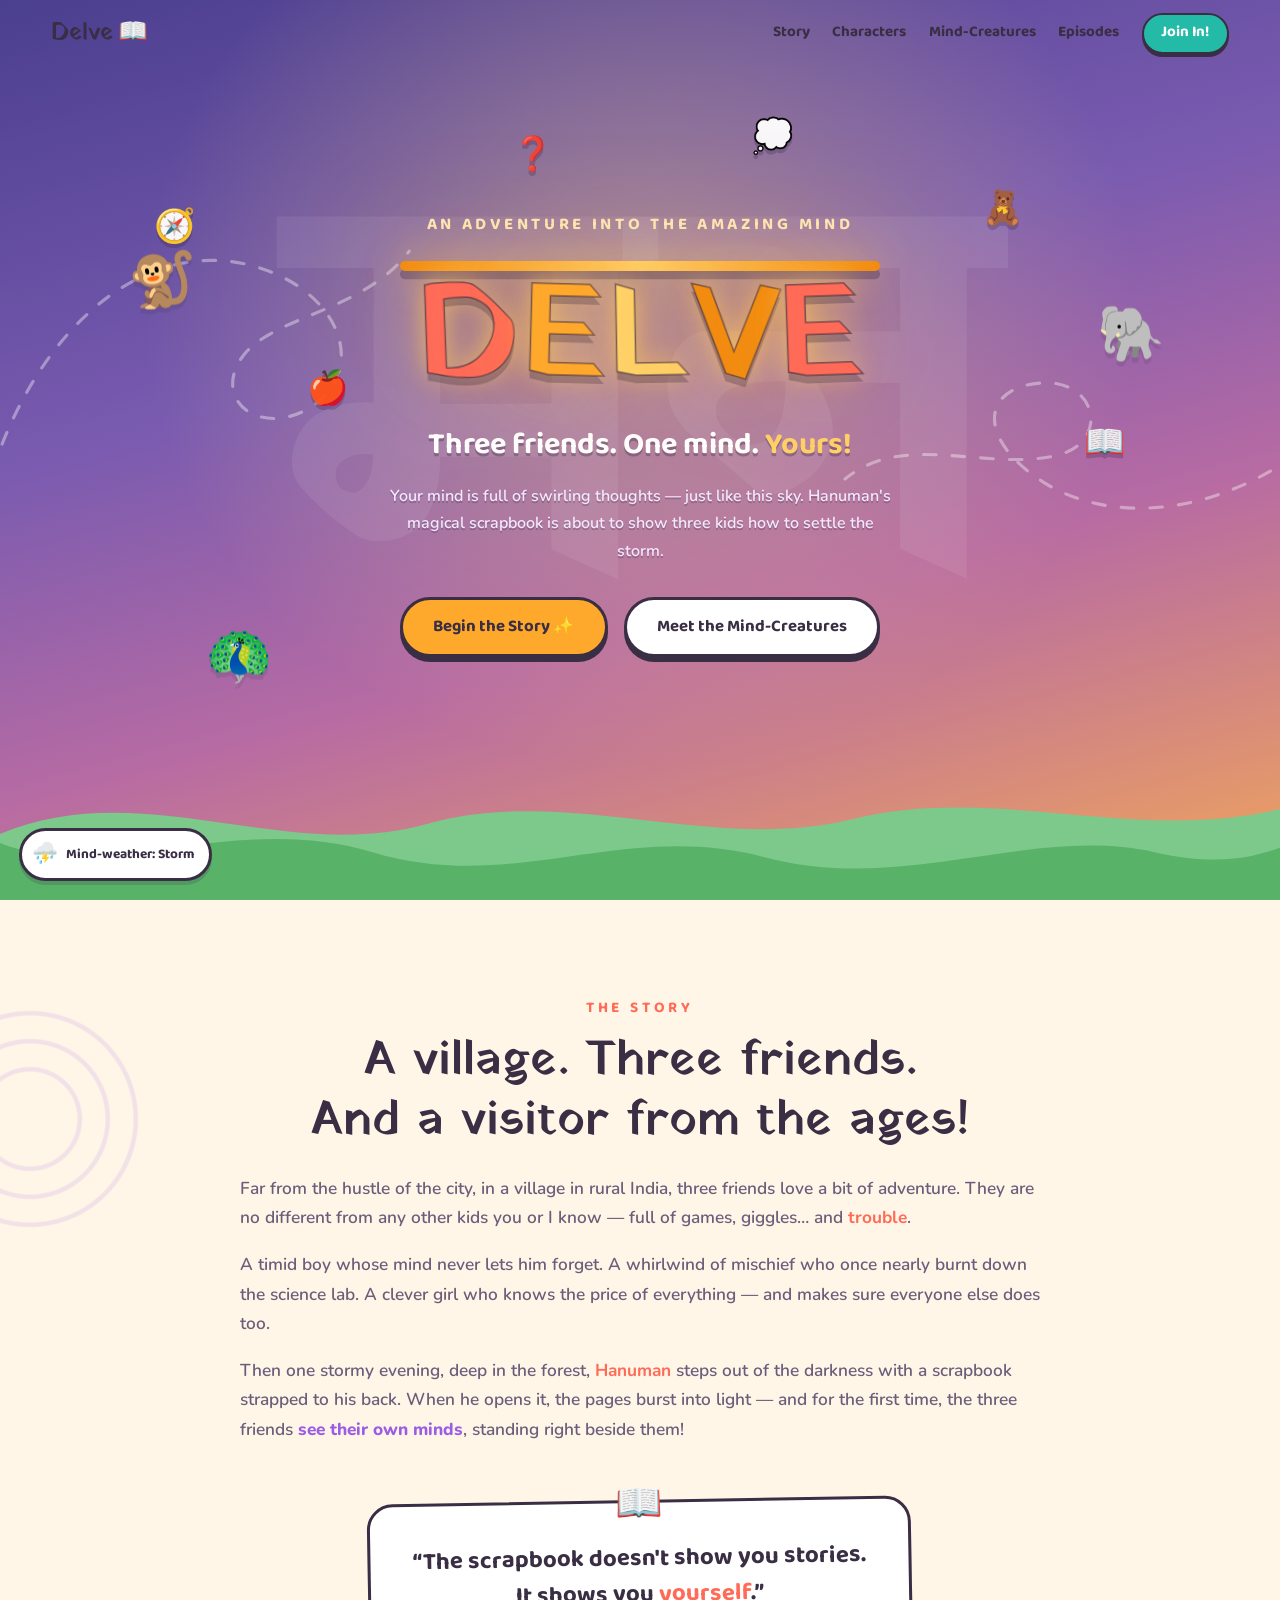
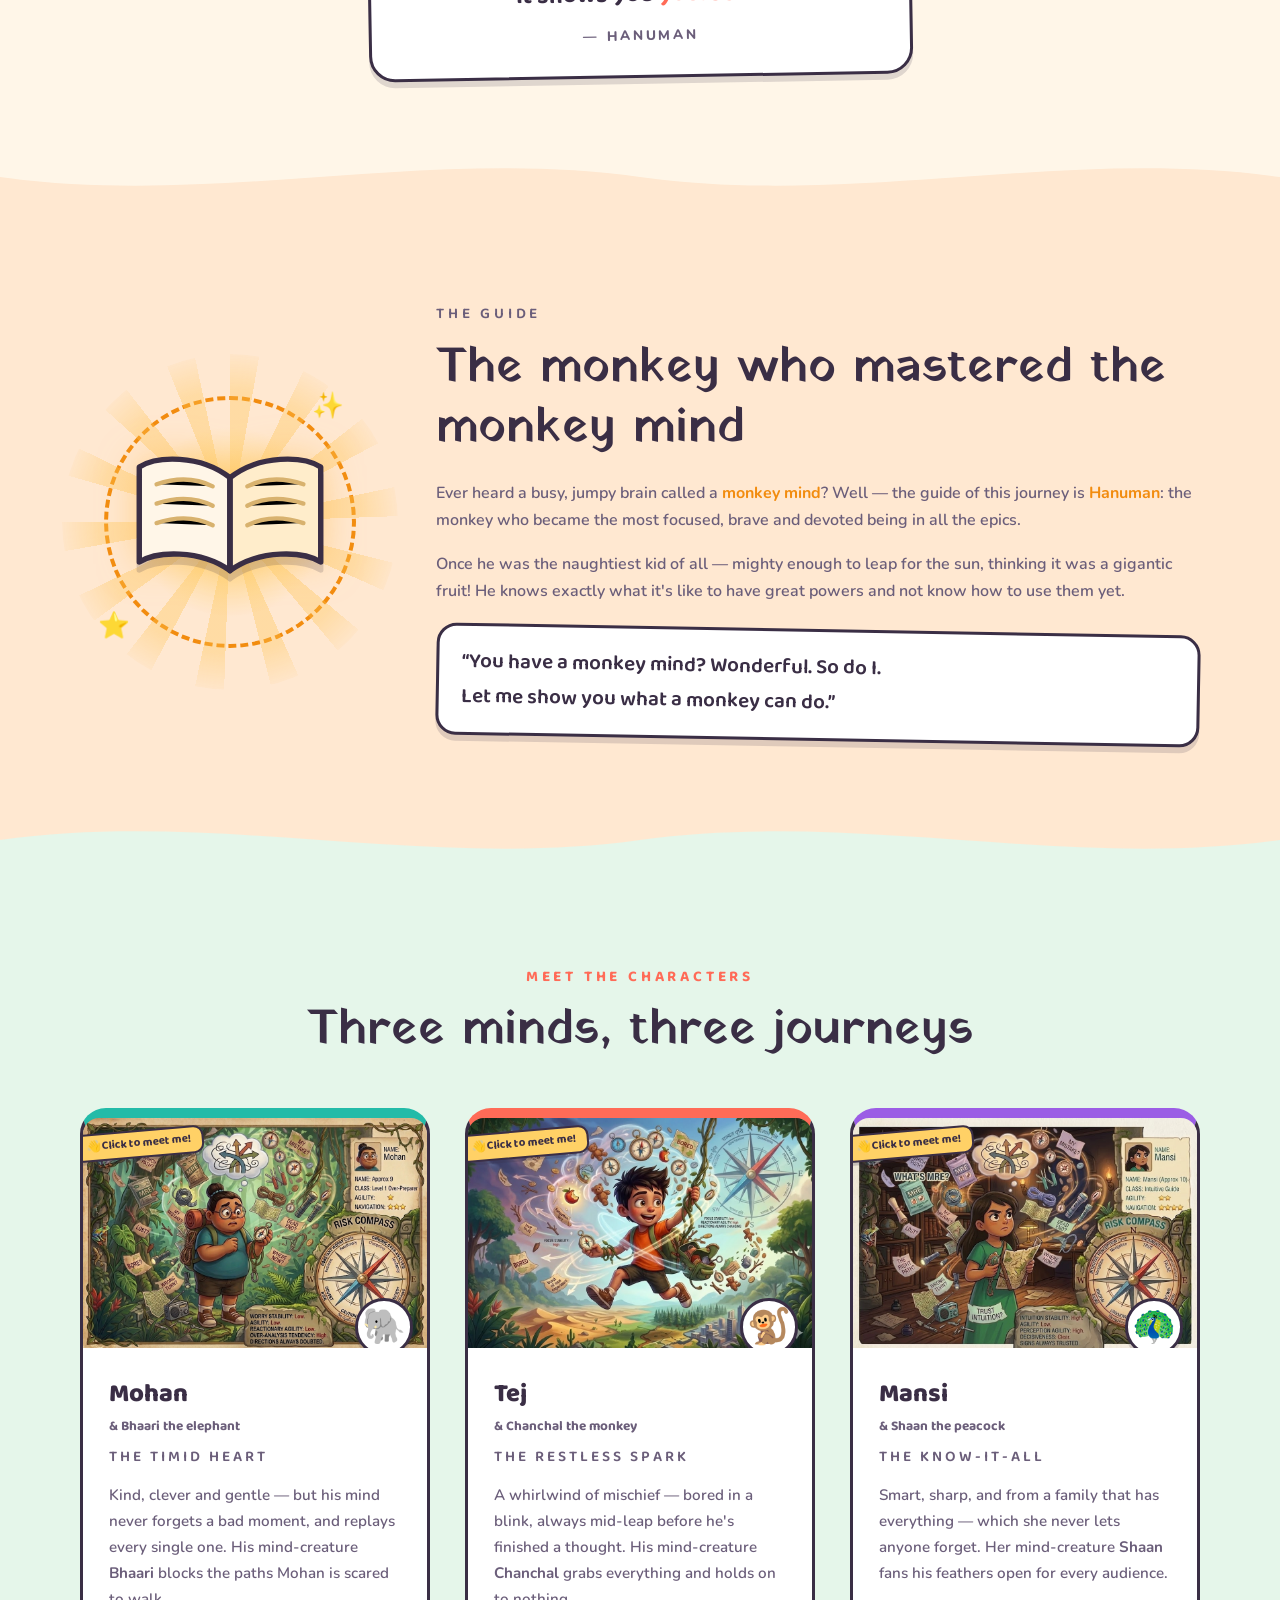
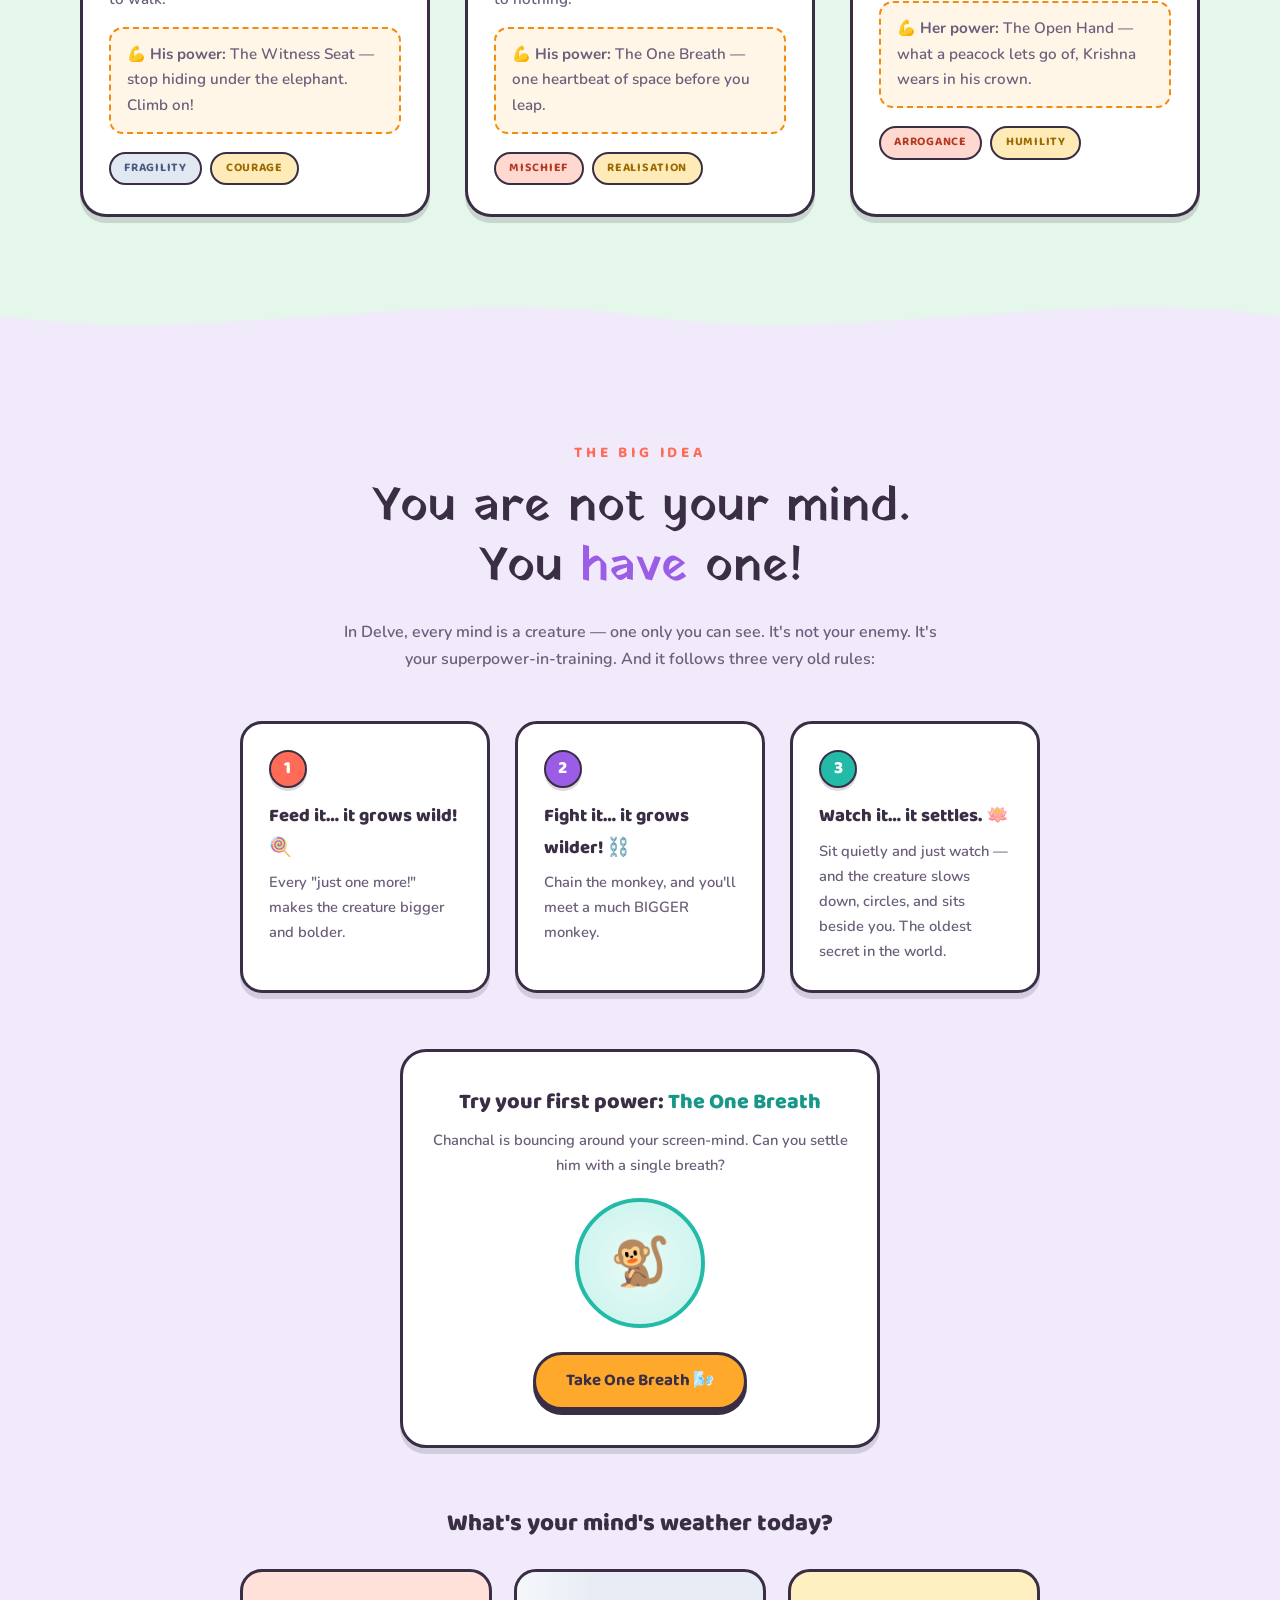
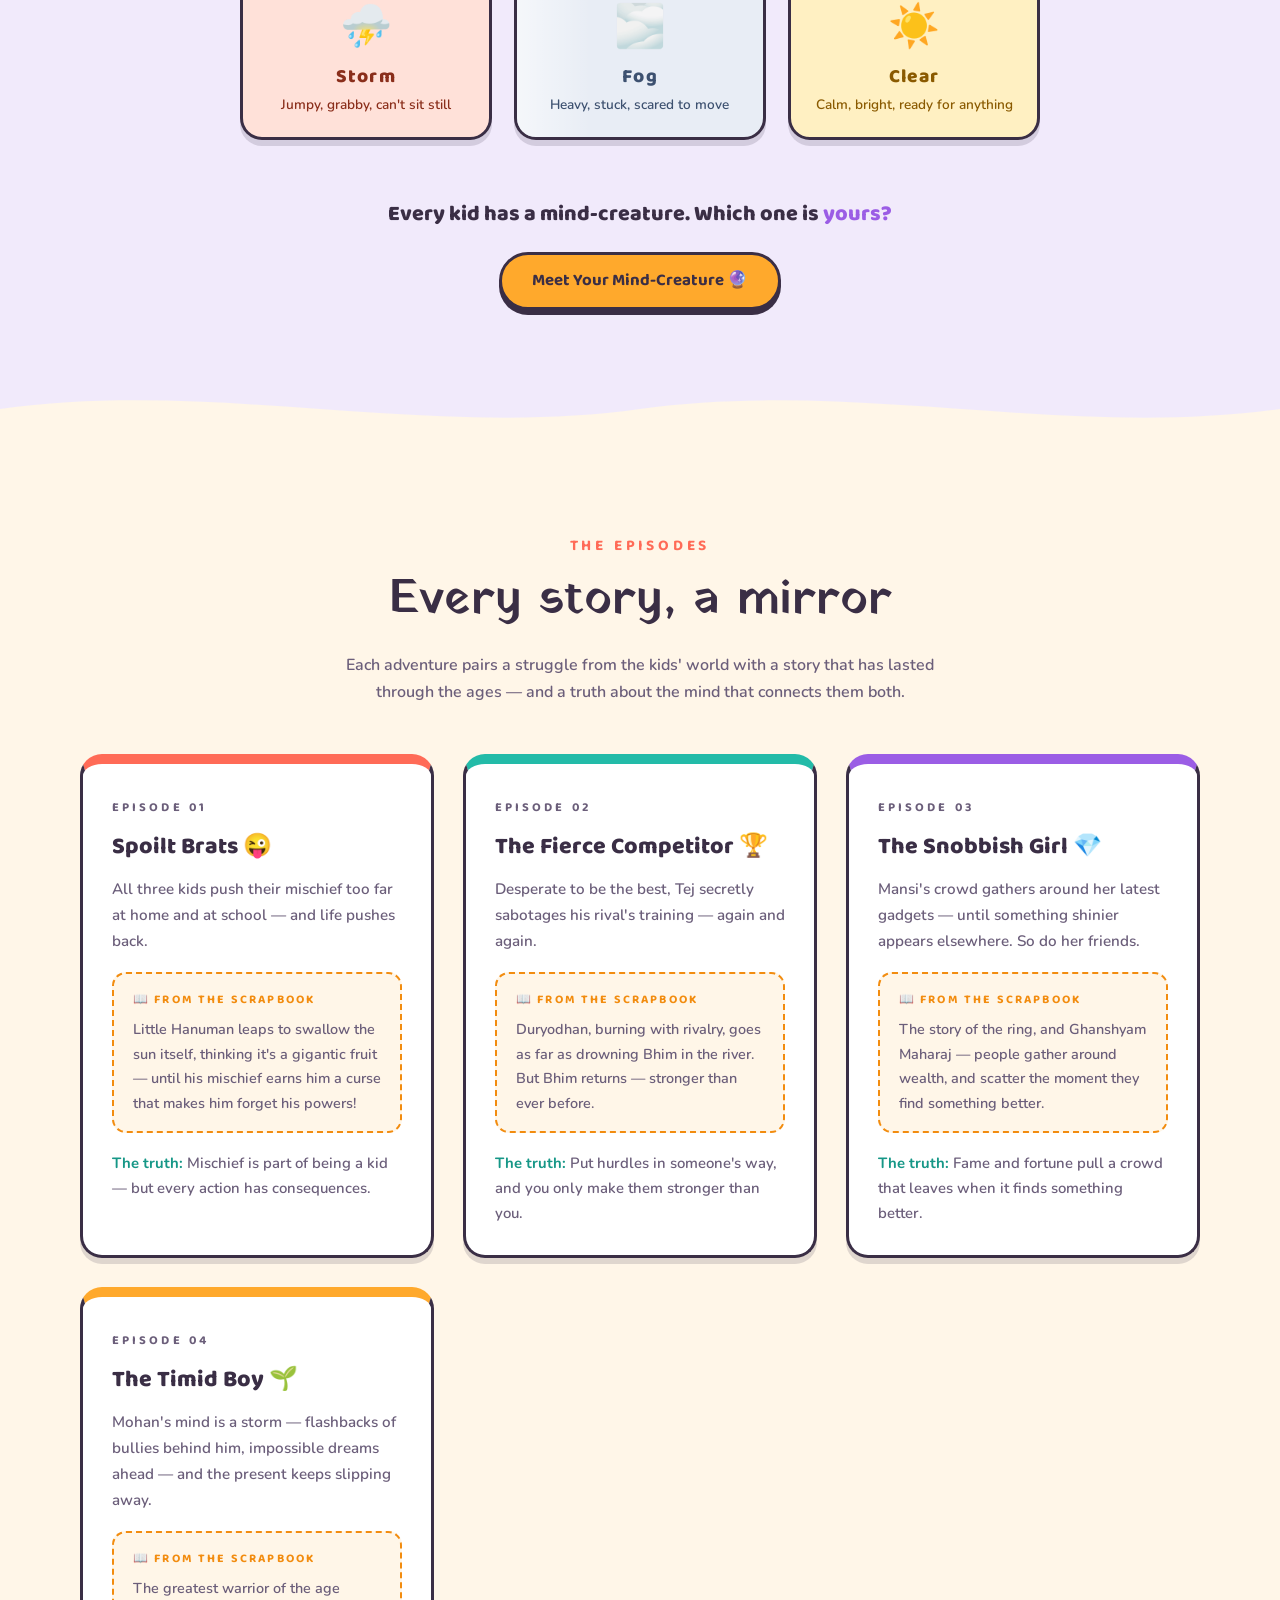
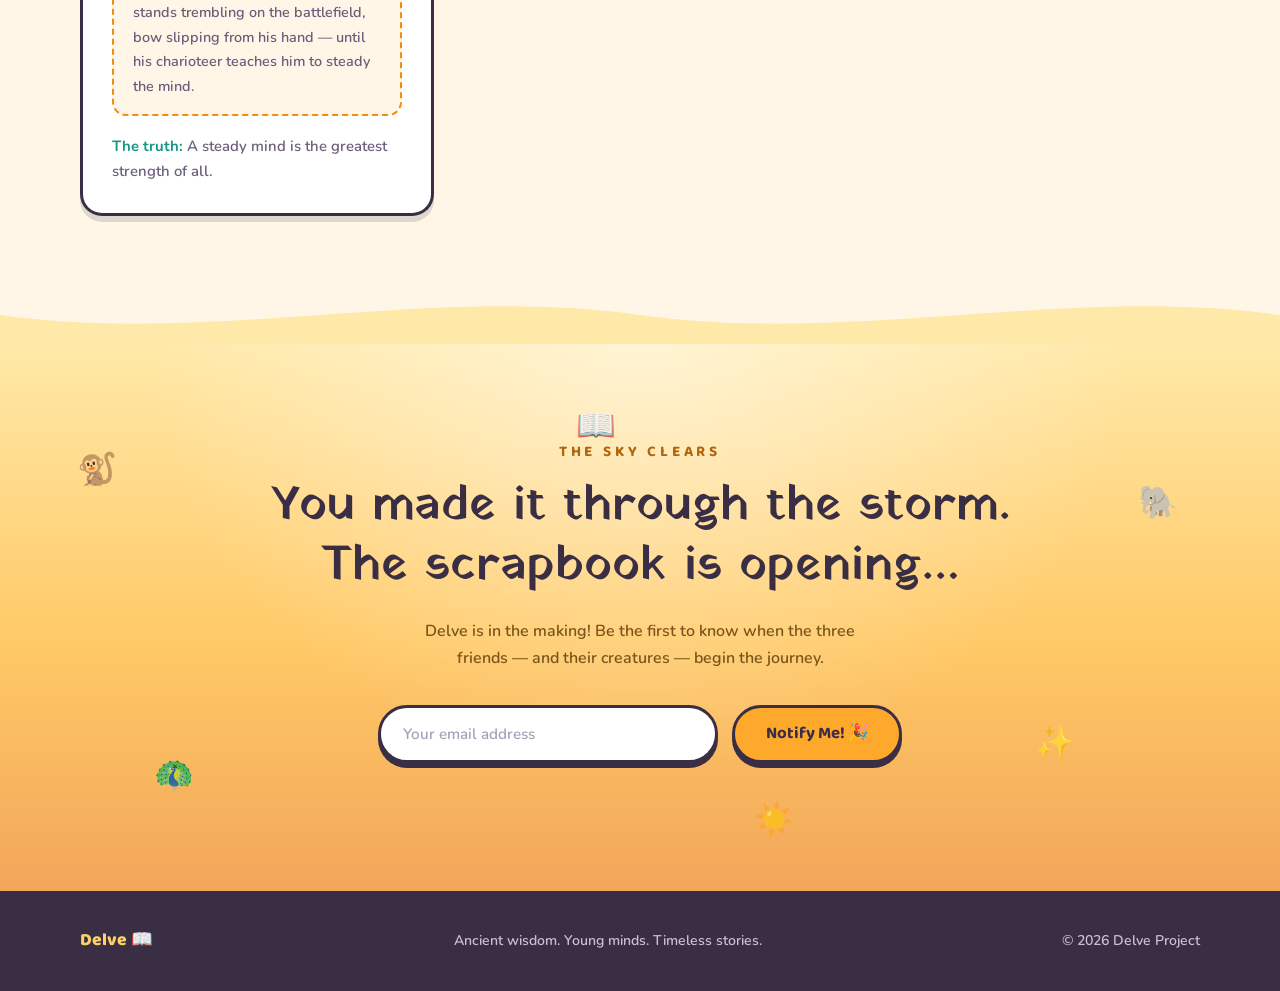
==== index.html @ aba9192d "Delve landing page: character-based mind education through Vedic teachings Film-style landing site f" ====
<!DOCTYPE html>
<html lang="en">
<head>
  <meta charset="UTF-8">
  <meta name="viewport" content="width=device-width, initial-scale=1.0">
  <title>Delve — Three friends. One mind. Yours.</title>
  <meta name="description" content="An animated adventure where kids discover the powers of their own minds through ancient Vedic wisdom — guided by Hanuman and his magical scrapbook.">
  <link rel="preconnect" href="https://fonts.googleapis.com">
  <link rel="preconnect" href="https://fonts.gstatic.com" crossorigin>
  <link href="https://fonts.googleapis.com/css2?family=Baloo+2:wght@500;600;700;800&family=Nunito:ital,wght@0,400;0,600;0,700;0,800;1,400&family=Yatra+One&display=swap" rel="stylesheet">
  <link rel="stylesheet" href="style.css">
</head>
<body>

<nav class="nav" id="nav">
  <a class="nav__brand" href="#top">Delve<span>📖</span></a>
  <div class="nav__links">
    <a href="#story">Story</a>
    <a href="#characters">Characters</a>
    <a href="#creatures">Mind-Creatures</a>
    <a href="#episodes">Episodes</a>
    <a href="#join" class="nav__cta">Join In!</a>
  </div>
</nav>

<!-- Mind-weather tracker: follows you as the page settles from Storm to Clear -->
<div class="weather-chip" id="weatherChip">
  <span class="weather-chip__icon" id="weatherIcon">⛈️</span>
  <span class="weather-chip__label" id="weatherLabel">Mind-weather: Storm</span>
</div>

<!-- ================= HERO — the storm of thoughts ================= -->
<header class="hero" id="top" data-weather="storm">
  <div class="hero__manas" aria-hidden="true">मन</div>

  <svg class="hero__swirl hero__swirl--1" viewBox="0 0 600 400" fill="none" aria-hidden="true">
    <path d="M40,320 C120,180 240,120 340,160 C440,200 460,300 380,330 C320,350 280,300 320,260 C360,220 460,230 520,170" />
  </svg>
  <svg class="hero__swirl hero__swirl--2" viewBox="0 0 600 400" fill="none" aria-hidden="true">
    <path d="M560,80 C460,180 340,200 260,160 C180,120 180,60 250,50 C310,42 330,110 270,130 C190,155 100,120 40,180" />
  </svg>

  <div class="thought thought--1" aria-hidden="true">🧭</div>
  <div class="thought thought--2" aria-hidden="true">🍎</div>
  <div class="thought thought--3" aria-hidden="true">🧸</div>
  <div class="thought thought--4" aria-hidden="true">📖</div>
  <div class="thought thought--5" aria-hidden="true">❓</div>
  <div class="thought thought--6" aria-hidden="true">💭</div>

  <div class="hero__sparkles" id="sparkles" aria-hidden="true"></div>

  <div class="float-buddy float-buddy--monkey" aria-hidden="true">🐒</div>
  <div class="float-buddy float-buddy--elephant" aria-hidden="true">🐘</div>
  <div class="float-buddy float-buddy--peacock" aria-hidden="true">🦚</div>

  <div class="hero__content">
    <p class="hero__kicker">An adventure into the amazing mind</p>
    <h1 class="hero__title" aria-label="DELVE">
      <span class="hero__letter l1">D</span><span class="hero__letter l2">E</span><span class="hero__letter l3">L</span><span class="hero__letter l4">V</span><span class="hero__letter l5">E</span>
    </h1>
    <p class="hero__logline">Three friends. One mind. <em>Yours!</em></p>
    <p class="hero__sub">Your mind is full of swirling thoughts — just like this sky.
    Hanuman's magical scrapbook is about to show three kids how to settle the storm.</p>
    <div class="hero__actions">
      <a class="btn btn--saffron btn--wiggle" href="#story">Begin the Story ✨</a>
      <a class="btn btn--white" href="#creatures">Meet the Mind-Creatures</a>
    </div>
  </div>

  <svg class="hills hills--back" data-parallax="0.15" viewBox="0 0 1440 180" preserveAspectRatio="none" aria-hidden="true">
    <path d="M0,180 L0,110 C160,50 320,140 480,100 C640,60 800,130 960,95 C1120,60 1280,120 1440,85 L1440,180 Z"/>
  </svg>
  <svg class="hills hills--front" data-parallax="0.3" viewBox="0 0 1440 160" preserveAspectRatio="none" aria-hidden="true">
    <path d="M0,160 L0,95 C120,140 260,60 420,105 C580,150 700,70 860,110 C1020,150 1160,75 1300,105 C1370,120 1410,110 1440,100 L1440,160 Z"/>
  </svg>
</header>

<!-- ================= STORY ================= -->
<section class="story section section--cream" id="story" data-weather="storm">
  <div class="doodle doodle--spiral-left" aria-hidden="true"></div>
  <div class="container container--narrow">
    <p class="section-kicker reveal">The Story</p>
    <h2 class="section-title reveal">A village. Three friends.<br>And a visitor from the ages!</h2>
    <div class="story__text reveal">
      <p>Far from the hustle of the city, in a village in rural India, three friends love
      a bit of adventure. They are no different from any other kids you or I know — full
      of games, giggles&hellip; and <strong>trouble</strong>.</p>
      <p>A timid boy whose mind never lets him forget. A whirlwind of mischief who once
      nearly burnt down the science lab. A clever girl who knows the price of everything —
      and makes sure everyone else does too.</p>
      <p>Then one stormy evening, deep in the forest, <strong>Hanuman</strong> steps out
      of the darkness with a scrapbook strapped to his back. When he opens it, the pages
      burst into light — and for the first time, the three friends <em>see their own
      minds</em>, standing right beside them!</p>
    </div>
    <blockquote class="story__quote reveal reveal--pop">
      <span class="story__quote-book">📖</span>
      &ldquo;The scrapbook doesn't show you stories.<br>It shows you <em>yourself</em>.&rdquo;
      <cite>— Hanuman</cite>
    </blockquote>
  </div>
  <div class="wave wave--peach" aria-hidden="true"><svg viewBox="0 0 1440 60" preserveAspectRatio="none"><path d="M0,30 C240,60 480,0 720,30 C960,60 1200,0 1440,30 L1440,60 L0,60 Z"/></svg></div>
</section>

<!-- ================= GUIDE ================= -->
<section class="narrator section section--peach" data-weather="fog">
  <div class="container narrator__grid">
    <div class="narrator__art reveal reveal--pop" aria-hidden="true">
      <div class="narrator__ring"></div>
      <div class="narrator__rays"></div>
      <div class="narrator__glow"></div>
      <svg class="scrapbook" viewBox="0 0 200 150">
        <path d="M100 34 C72 12, 32 14, 16 24 L16 112 C32 102, 72 100, 100 120 Z" fill="#FFF6E8" stroke="#3A2E45" stroke-width="5" stroke-linejoin="round"/>
        <path d="M100 34 C128 12, 168 14, 184 24 L184 112 C168 102, 128 100, 100 120 Z" fill="#FFEDCB" stroke="#3A2E45" stroke-width="5" stroke-linejoin="round"/>
        <path d="M100 34 L100 120" stroke="#3A2E45" stroke-width="5"/>
        <g stroke="#D8B26E" stroke-width="4" stroke-linecap="round">
          <path d="M32 40 C50 34, 68 34, 84 42"/>
          <path d="M32 58 C50 52, 68 52, 84 60"/>
          <path d="M32 76 C50 70, 68 70, 84 78"/>
          <path d="M116 42 C132 34, 150 34, 168 40"/>
          <path d="M116 60 C132 52, 150 52, 168 58"/>
          <path d="M116 78 C132 70, 150 70, 168 76"/>
        </g>
      </svg>
      <span class="story-spark story-spark--1">ॐ</span>
      <span class="story-spark story-spark--2">🏹</span>
      <span class="story-spark story-spark--3">👑</span>
      <span class="story-spark story-spark--4">✨</span>
      <span class="narrator__orbit narrator__orbit--1">✨</span>
      <span class="narrator__orbit narrator__orbit--2">⭐</span>
    </div>
    <div class="narrator__copy">
      <p class="section-kicker reveal">The Guide</p>
      <h2 class="section-title reveal">The monkey who mastered the monkey mind</h2>
      <p class="reveal">Ever heard a busy, jumpy brain called a <strong>monkey mind</strong>?
      Well — the guide of this journey is <strong>Hanuman</strong>: the monkey who became
      the most focused, brave and devoted being in all the epics.</p>
      <p class="reveal">Once he was the naughtiest kid of all — mighty enough to leap for
      the sun, thinking it was a gigantic fruit! He knows exactly what it's like to have
      great powers and not know how to use them yet.</p>
      <p class="narrator__line reveal reveal--pop">&ldquo;You have a monkey mind? Wonderful.
      So do I.<br>Let me show you what a monkey can do.&rdquo;</p>
    </div>
  </div>
  <div class="wave wave--mint" aria-hidden="true"><svg viewBox="0 0 1440 60" preserveAspectRatio="none"><path d="M0,30 C240,0 480,60 720,30 C960,0 1200,60 1440,30 L1440,60 L0,60 Z"/></svg></div>
</section>

<!-- ================= CHARACTERS ================= -->
<section class="characters section section--mint" id="characters" data-weather="fog">
  <div class="container">
    <p class="section-kicker reveal">Meet the Characters</p>
    <h2 class="section-title reveal">Three minds, three journeys</h2>
    <div class="characters__grid">

      <article class="char-card char-card--teal reveal" data-char="mohan" role="button" tabindex="0" aria-label="Meet Mohan">
        <div class="char-card__img">
          <img src="images/mohan.png" alt="Mohan, the timid boy" loading="lazy">
          <span class="char-card__ribbon">👋 Click to meet me!</span>
          <span class="char-card__badge">🐘</span>
        </div>
        <div class="char-card__body">
          <h3>Mohan <small>&amp; Bhaari the elephant</small></h3>
          <p class="char-card__trait">The Timid Heart</p>
          <p>Kind, clever and gentle — but his mind never forgets a bad moment, and replays
          every single one. His mind-creature <strong>Bhaari</strong> blocks the paths
          Mohan is scared to walk.</p>
          <p class="char-card__power">💪 <strong>His power:</strong> The Witness Seat —
          stop hiding under the elephant. Climb on!</p>
          <div class="rasa"><span class="rasa--fog">Fragility</span><span class="rasa--clear">Courage</span></div>
        </div>
      </article>

      <article class="char-card char-card--coral reveal" data-char="tej" role="button" tabindex="0" aria-label="Meet Tej">
        <div class="char-card__img">
          <img src="images/tej.png" alt="Tej, the overexuberant boy" loading="lazy">
          <span class="char-card__ribbon">👋 Click to meet me!</span>
          <span class="char-card__badge">🐒</span>
        </div>
        <div class="char-card__body">
          <h3>Tej <small>&amp; Chanchal the monkey</small></h3>
          <p class="char-card__trait">The Restless Spark</p>
          <p>A whirlwind of mischief — bored in a blink, always mid-leap before he's
          finished a thought. His mind-creature <strong>Chanchal</strong> grabs everything
          and holds on to nothing.</p>
          <p class="char-card__power">💪 <strong>His power:</strong> The One Breath —
          one heartbeat of space before you leap.</p>
          <div class="rasa"><span class="rasa--storm">Mischief</span><span class="rasa--clear">Realisation</span></div>
        </div>
      </article>

      <article class="char-card char-card--purple reveal" data-char="mansi" role="button" tabindex="0" aria-label="Meet Mansi">
        <div class="char-card__img">
          <img src="images/mansi.png" alt="Mansi, the know-it-all girl" loading="lazy">
          <span class="char-card__ribbon">👋 Click to meet me!</span>
          <span class="char-card__badge">🦚</span>
        </div>
        <div class="char-card__body">
          <h3>Mansi <small>&amp; Shaan the peacock</small></h3>
          <p class="char-card__trait">The Know-It-All</p>
          <p>Smart, sharp, and from a family that has everything — which she never lets
          anyone forget. Her mind-creature <strong>Shaan</strong> fans his feathers open
          for every audience.</p>
          <p class="char-card__power">💪 <strong>Her power:</strong> The Open Hand —
          what a peacock lets go of, Krishna wears in his crown.</p>
          <div class="rasa"><span class="rasa--storm">Arrogance</span><span class="rasa--clear">Humility</span></div>
        </div>
      </article>

    </div>
  </div>
  <div class="wave wave--lavender" aria-hidden="true"><svg viewBox="0 0 1440 60" preserveAspectRatio="none"><path d="M0,30 C240,60 480,0 720,30 C960,60 1200,0 1440,30 L1440,60 L0,60 Z"/></svg></div>
</section>

<!-- ================= MIND-CREATURES ================= -->
<section class="creatures section section--lavender" id="creatures" data-weather="fog">
  <div class="container container--narrow">
    <p class="section-kicker reveal">The Big Idea</p>
    <h2 class="section-title reveal">You are not your mind.<br>You <em>have</em> one!</h2>
    <p class="creatures__intro reveal">In Delve, every mind is a creature — one only you
    can see. It's not your enemy. It's your superpower-in-training. And it follows three
    very old rules:</p>

    <div class="creatures__rules">
      <div class="rule reveal">
        <span class="rule__num rule__num--coral">1</span>
        <h3>Feed it… it grows wild! 🍭</h3>
        <p>Every "just one more!" makes the creature bigger and bolder.</p>
      </div>
      <div class="rule reveal">
        <span class="rule__num rule__num--purple">2</span>
        <h3>Fight it… it grows wilder! ⛓️</h3>
        <p>Chain the monkey, and you'll meet a much BIGGER monkey.</p>
      </div>
      <div class="rule reveal">
        <span class="rule__num rule__num--teal">3</span>
        <h3>Watch it… it settles. 🪷</h3>
        <p>Sit quietly and just watch — and the creature slows down, circles,
        and sits beside you. The oldest secret in the world.</p>
      </div>
    </div>

    <!-- The One Breath: the site's first real practice -->
    <div class="breath reveal reveal--pop" id="breath">
      <h3 class="breath__title">Try your first power: <em>The One Breath</em></h3>
      <p class="breath__hint" id="breathLabel">Chanchal is bouncing around your screen-mind.
      Can you settle him with a single breath?</p>
      <div class="breath__circle" id="breathCircle">
        <span class="breath__buddy" id="breathBuddy">🐒</span>
      </div>
      <button class="btn btn--saffron" id="breathBtn" type="button">Take One Breath 🌬️</button>
    </div>

    <div class="weather reveal">
      <h3 class="weather__title">What's your mind's weather today?</h3>
      <div class="weather__row">
        <button class="weather__card weather__card--storm" type="button">
          <span class="weather__icon">⛈️</span>
          <span class="weather__flash" aria-hidden="true"></span>
          <h4>Storm</h4><p>Jumpy, grabby, can't sit still</p>
        </button>
        <button class="weather__card weather__card--fog" type="button">
          <span class="weather__icon">🌫️</span>
          <span class="weather__mist" aria-hidden="true"></span>
          <h4>Fog</h4><p>Heavy, stuck, scared to move</p>
        </button>
        <button class="weather__card weather__card--clear" type="button">
          <span class="weather__icon weather__icon--spin">☀️</span>
          <h4>Clear</h4><p>Calm, bright, ready for anything</p>
        </button>
      </div>
    </div>

    <div class="creatures__cta reveal reveal--pop">
      <p>Every kid has a mind-creature. Which one is <em>yours?</em></p>
      <button class="btn btn--saffron btn--wiggle" id="quizOpen" type="button">Meet Your Mind-Creature 🔮</button>
    </div>
  </div>
  <div class="wave wave--cream" aria-hidden="true"><svg viewBox="0 0 1440 60" preserveAspectRatio="none"><path d="M0,30 C240,0 480,60 720,30 C960,0 1200,60 1440,30 L1440,60 L0,60 Z"/></svg></div>
</section>

<!-- ================= EPISODES ================= -->
<section class="episodes section section--cream" id="episodes" data-weather="clear">
  <div class="container">
    <p class="section-kicker reveal">The Episodes</p>
    <h2 class="section-title reveal">Every story, a mirror</h2>
    <p class="episodes__intro reveal">Each adventure pairs a struggle from the kids' world
    with a story that has lasted through the ages — and a truth about the mind that
    connects them both.</p>

    <div class="episodes__grid">

      <article class="ep-card ep-card--coral reveal">
        <span class="ep-card__num">Episode 01</span>
        <h3>Spoilt Brats 😜</h3>
        <p class="ep-card__modern">All three kids push their mischief too far at home
        and at school — and life pushes back.</p>
        <div class="ep-card__parallel">
          <span class="ep-card__label">📖 From the Scrapbook</span>
          <p>Little Hanuman leaps to swallow the sun itself, thinking it's a gigantic
          fruit — until his mischief earns him a curse that makes him forget his powers!</p>
        </div>
        <p class="ep-card__moral"><strong>The truth:</strong> Mischief is part of being
        a kid — but every action has consequences.</p>
      </article>

      <article class="ep-card ep-card--teal reveal">
        <span class="ep-card__num">Episode 02</span>
        <h3>The Fierce Competitor 🏆</h3>
        <p class="ep-card__modern">Desperate to be the best, Tej secretly sabotages his
        rival's training — again and again.</p>
        <div class="ep-card__parallel">
          <span class="ep-card__label">📖 From the Scrapbook</span>
          <p>Duryodhan, burning with rivalry, goes as far as drowning Bhim in the river.
          But Bhim returns — stronger than ever before.</p>
        </div>
        <p class="ep-card__moral"><strong>The truth:</strong> Put hurdles in someone's
        way, and you only make them stronger than you.</p>
      </article>

      <article class="ep-card ep-card--purple reveal">
        <span class="ep-card__num">Episode 03</span>
        <h3>The Snobbish Girl 💎</h3>
        <p class="ep-card__modern">Mansi's crowd gathers around her latest gadgets —
        until something shinier appears elsewhere. So do her friends.</p>
        <div class="ep-card__parallel">
          <span class="ep-card__label">📖 From the Scrapbook</span>
          <p>The story of the ring, and Ghanshyam Maharaj — people gather around wealth,
          and scatter the moment they find something better.</p>
        </div>
        <p class="ep-card__moral"><strong>The truth:</strong> Fame and fortune pull a
        crowd that leaves when it finds something better.</p>
      </article>

      <article class="ep-card ep-card--saffron reveal">
        <span class="ep-card__num">Episode 04</span>
        <h3>The Timid Boy 🌱</h3>
        <p class="ep-card__modern">Mohan's mind is a storm — flashbacks of bullies behind
        him, impossible dreams ahead — and the present keeps slipping away.</p>
        <div class="ep-card__parallel">
          <span class="ep-card__label">📖 From the Scrapbook</span>
          <p>The greatest warrior of the age stands trembling on the battlefield, bow
          slipping from his hand — until his charioteer teaches him to steady the mind.</p>
        </div>
        <p class="ep-card__moral"><strong>The truth:</strong> A steady mind is the
        greatest strength of all.</p>
      </article>

    </div>
  </div>
  <div class="wave wave--sunrise" aria-hidden="true"><svg viewBox="0 0 1440 60" preserveAspectRatio="none"><path d="M0,30 C240,60 480,0 720,30 C960,60 1200,0 1440,30 L1440,60 L0,60 Z"/></svg></div>
</section>

<!-- ================= JOIN — the sky clears ================= -->
<section class="join section section--sunrise" id="join" data-weather="clear">
  <div class="join__floaties" aria-hidden="true">
    <span>🐒</span><span>🐘</span><span>🦚</span><span>✨</span><span>📖</span><span>☀️</span>
  </div>
  <div class="container container--narrow reveal">
    <p class="section-kicker section-kicker--sunrise">The Sky Clears</p>
    <h2 class="section-title">You made it through the storm.<br>The scrapbook is opening&hellip;</h2>
    <p class="join__text">Delve is in the making! Be the first to know when the three
    friends — and their creatures — begin the journey.</p>
    <form class="join__form" id="joinForm">
      <input type="email" placeholder="Your email address" required aria-label="Email address">
      <button class="btn btn--saffron" type="submit">Notify Me! 🎉</button>
    </form>
  </div>
</section>

<footer class="footer">
  <div class="container footer__inner">
    <span class="footer__brand">Delve 📖</span>
    <span>Ancient wisdom. Young minds. Timeless stories.</span>
    <span>&copy; 2026 Delve Project</span>
  </div>
</footer>

<!-- ================= CHARACTER INTRODUCTIONS ================= -->
<div class="charmodal" id="charModal" hidden>
  <div class="charmodal__backdrop" data-char-close></div>
  <div class="charmodal__page" role="dialog" aria-modal="true" aria-label="Character introduction">
    <button class="quiz__close" data-char-close aria-label="Close" type="button">✕</button>
    <div class="charmodal__body" id="charBody"></div>
  </div>
</div>

<!-- ================= MIND-CREATURE QUIZ ================= -->
<div class="quiz" id="quiz" hidden>
  <div class="quiz__backdrop" data-quiz-close></div>
  <div class="quiz__card" role="dialog" aria-modal="true" aria-label="Meet your mind-creature">
    <button class="quiz__close" data-quiz-close aria-label="Close quiz" type="button">✕</button>
    <div class="quiz__body" id="quizBody"></div>
  </div>
</div>

<script src="script.js"></script>
</body>
</html>
---- style.css ----
/* ============ Delve — bright storybook edition ============ */

:root {
  --cream: #FFF6E8;
  --peach: #FFE8D1;
  --mint: #E5F6EA;
  --lavender: #F1EAFB;
  --ink: #3A2E45;
  --ink-soft: #6B5E7A;
  --saffron: #FFA92C;
  --saffron-deep: #F28C0F;
  --coral: #FF6B57;
  --teal: #23BBA8;
  --teal-deep: #169787;
  --green: #58B368;
  --purple: #9B5DE5;
  --yellow: #FFD166;
  --sky-top: #58C4F0;
  --sky-mid: #A8E4FA;
  --sky-low: #FFF3C4;
  --white: #FFFFFF;
  --font-display: 'Baloo 2', cursive;
  --font-manuscript: 'Yatra One', 'Baloo 2', cursive;
  --font-body: 'Nunito', sans-serif;
  --shadow-sticker: 0 6px 0 rgba(58, 46, 69, .16);
  --radius: 26px;
}

* { margin: 0; padding: 0; box-sizing: border-box; }

html { scroll-behavior: smooth; }

body {
  font-family: var(--font-body);
  background: var(--cream);
  color: var(--ink);
  line-height: 1.7;
  overflow-x: hidden;
}

img { max-width: 100%; display: block; }
button { font-family: inherit; }

.container { width: min(1120px, 92%); margin: 0 auto; }
.container--narrow { width: min(800px, 92%); }

/* ================= Reveal animations ================= */
.reveal {
  opacity: 0;
  transform: translateY(34px);
  transition: opacity .7s cubic-bezier(.22,.9,.3,1.2), transform .7s cubic-bezier(.22,.9,.3,1.2);
  transition-delay: var(--stagger, 0s);
}
.reveal--pop { transform: scale(.85); }
.reveal.is-visible { opacity: 1; transform: none; }
@media (prefers-reduced-motion: reduce) {
  .reveal, .reveal--pop { opacity: 1; transform: none; transition: none; }
  *, *::before, *::after { animation-duration: .01ms !important; animation-iteration-count: 1 !important; }
}

/* ================= Type ================= */
.section-kicker {
  font-family: var(--font-display);
  font-size: .95rem;
  letter-spacing: .25em;
  text-transform: uppercase;
  color: var(--coral);
  font-weight: 700;
  margin-bottom: .6rem;
}
.section-kicker--light { color: var(--yellow); }
.section-title {
  font-family: var(--font-manuscript);
  font-size: clamp(2rem, 4.5vw, 3rem);
  font-weight: 400;
  line-height: 1.25;
  margin-bottom: 1.4rem;
}
.section-title em { color: var(--purple); font-style: normal; }

/* ================= Buttons ================= */
.btn {
  display: inline-block;
  font-family: var(--font-display);
  font-weight: 700;
  font-size: 1.05rem;
  padding: .8rem 1.9rem;
  border-radius: 999px;
  text-decoration: none;
  border: 3px solid var(--ink);
  cursor: pointer;
  transition: transform .15s ease, box-shadow .15s ease;
  box-shadow: 0 5px 0 var(--ink);
}
.btn:hover { transform: translateY(-3px); box-shadow: 0 8px 0 var(--ink); }
.btn:active { transform: translateY(2px); box-shadow: 0 2px 0 var(--ink); }
.btn--saffron { background: var(--saffron); color: var(--ink); }
.btn--white { background: var(--white); color: var(--ink); }
.btn--wiggle { animation: wiggle 3.5s ease-in-out infinite; }
@keyframes wiggle {
  0%, 88%, 100% { rotate: 0deg; }
  90% { rotate: -3deg; }
  93% { rotate: 3deg; }
  96% { rotate: -2deg; }
  98% { rotate: 1deg; }
}

/* ================= Nav ================= */
.nav {
  position: fixed;
  inset: 0 0 auto 0;
  z-index: 100;
  display: flex;
  align-items: center;
  justify-content: space-between;
  padding: .8rem 4vw;
  transition: background .3s ease, box-shadow .3s ease;
}
.nav.is-scrolled {
  background: rgba(255,246,232,.94);
  backdrop-filter: blur(10px);
  box-shadow: 0 3px 0 rgba(58,46,69,.12);
}
.nav__brand {
  font-family: var(--font-manuscript);
  font-size: 1.5rem;
  font-weight: 400;
  color: var(--ink);
  text-decoration: none;
}
.nav__brand span { display: inline-block; margin-left: .3rem; animation: bob 3s ease-in-out infinite; }
.nav__links { display: flex; gap: 1.4rem; align-items: center; }
.nav__links a {
  font-family: var(--font-display);
  color: var(--ink);
  text-decoration: none;
  font-size: .95rem;
  font-weight: 700;
  transition: color .2s, rotate .2s;
}
.nav__links a:hover { color: var(--coral); }
.nav__cta {
  background: var(--teal);
  color: var(--white) !important;
  border: 2.5px solid var(--ink);
  border-radius: 999px;
  padding: .35rem 1.1rem;
  box-shadow: 0 3px 0 var(--ink);
}
.nav__cta:hover { transform: translateY(-2px); }
@media (max-width: 720px) {
  .nav__links a:not(.nav__cta) { display: none; }
}

/* ================= Hero — the storm of thoughts ================= */
.hero {
  position: relative;
  min-height: 100svh;
  display: flex;
  align-items: center;
  justify-content: center;
  text-align: center;
  background:
    radial-gradient(ellipse at 50% 34%, rgba(255,214,120,.4) 0%, rgba(255,214,120,0) 55%),
    linear-gradient(165deg, #4B3F8F 0%, #7A5BB0 38%, #B76BA3 65%, #F2A65A 100%);
  overflow: hidden;
}
@keyframes sunbreathe { 0%,100% { scale: 1; } 50% { scale: 1.06; } }
@keyframes rayspin { to { rotate: 360deg; } }

/* giant मन (the mind) watermark behind everything */
.hero__manas {
  position: absolute;
  top: 46%; left: 50%;
  translate: -50% -50%;
  font-family: var(--font-manuscript);
  font-weight: 400;
  font-size: clamp(16rem, 42vw, 34rem);
  line-height: 1;
  color: rgba(255,255,255,.07);
  user-select: none;
  animation: sunbreathe 9s ease-in-out infinite;
}

/* swirling thought-streams, like the character art */
.hero__swirl {
  position: absolute;
  width: clamp(280px, 42vw, 560px);
  opacity: .5;
}
.hero__swirl path {
  stroke: rgba(255,255,255,.75);
  stroke-width: 3.5;
  stroke-linecap: round;
  stroke-dasharray: 14 18;
  animation: swirlflow 26s linear infinite;
}
@keyframes swirlflow { to { stroke-dashoffset: -640; } }
.hero__swirl--1 { left: -4%; top: 14%; rotate: -8deg; }
.hero__swirl--2 { right: -5%; top: 38%; rotate: 6deg; }
.hero__swirl--2 path { animation-duration: 34s; animation-direction: reverse; }

/* drifting thought-objects caught in the swirl */
.thought {
  position: absolute;
  font-size: clamp(1.4rem, 2.6vw, 2.1rem);
  opacity: .95;
  filter: drop-shadow(0 4px 0 rgba(40,28,60,.25));
  animation: thoughtdrift var(--tdur, 11s) ease-in-out infinite;
  animation-delay: var(--tdelay, 0s);
}
@keyframes thoughtdrift {
  0%, 100% { translate: 0 0; rotate: -10deg; scale: 1; }
  25% { translate: 14px -26px; rotate: 6deg; scale: 1.1; }
  50% { translate: -8px -44px; rotate: -4deg; scale: .95; }
  75% { translate: -20px -18px; rotate: 10deg; scale: 1.05; }
}
.thought--1 { left: 12%; top: 22%; --tdur: 12s; }
.thought--2 { left: 24%; top: 40%; --tdur: 10s; --tdelay: -3s; }
.thought--3 { right: 20%; top: 20%; --tdur: 13s; --tdelay: -6s; }
.thought--4 { right: 12%; top: 46%; --tdur: 11s; --tdelay: -2s; }
.thought--5 { left: 40%; top: 14%; --tdur: 9s; --tdelay: -5s; }
.thought--6 { right: 38%; top: 12%; --tdur: 14s; --tdelay: -8s; }

/* sparkles (JS-generated) */
.hero__sparkles { position: absolute; inset: 0; pointer-events: none; }
.sparkle {
  position: absolute;
  font-size: .9rem;
  animation: sparkle-pop var(--dur, 3s) ease-in-out infinite;
  animation-delay: var(--delay, 0s);
  opacity: 0;
}
@keyframes sparkle-pop {
  0%, 100% { opacity: 0; scale: .3; }
  50% { opacity: 1; scale: 1; }
}

/* floating creatures */
.float-buddy {
  position: absolute;
  font-size: clamp(2.2rem, 4.5vw, 3.4rem);
  z-index: 2;
  filter: drop-shadow(0 5px 0 rgba(58,46,69,.15));
}
.float-buddy--monkey { left: 10%; top: 26%; animation: bob 4s ease-in-out infinite; }
.float-buddy--elephant { right: 9%; top: 32%; animation: bob 5s ease-in-out infinite reverse; }
.float-buddy--peacock { left: 16%; bottom: 22%; animation: bob 4.5s ease-in-out infinite; animation-delay: -2s; }
@keyframes bob {
  0%, 100% { translate: 0 0; rotate: -4deg; }
  50% { translate: 0 -18px; rotate: 5deg; }
}

.hero__content { position: relative; z-index: 3; padding: 7rem 1rem 9rem; }
.hero__kicker {
  font-family: var(--font-display);
  font-size: clamp(.85rem, 1.6vw, 1.05rem);
  letter-spacing: .22em;
  text-transform: uppercase;
  font-weight: 700;
  color: #FFE9B8;
  margin-bottom: .8rem;
}

/* The title enacts the concept: scattered thoughts swirl in, settle into a
   word, then breathe together. Hover a letter and it gets restless; leave it
   and it settles. Click the title to scatter the thoughts again.
   Style: Vedic manuscript — Devanagari-brush letterforms (Yatra One) hanging
   from a shirorekha headline bar that draws itself after the word settles,
   the way Devanagari is actually written. */
.hero__title {
  position: relative;
  display: inline-block;
  line-height: 1;
  font-size: clamp(4rem, 13vw, 8.5rem);
  margin-bottom: .6rem;
  padding-top: .08em;
  cursor: pointer;
  user-select: none;
}
.hero__title::before {
  content: '';
  position: absolute;
  top: .06em;
  left: -.12em;
  right: -.12em;
  height: .075em;
  border-radius: .04em;
  background: linear-gradient(90deg, var(--saffron-deep), var(--yellow) 50%, var(--saffron-deep));
  box-shadow:
    0 .06em 0 rgba(40,28,60,.3),
    0 0 .3em rgba(255,200,90,.8),
    0 0 .8em rgba(255,170,60,.5);
  transform-origin: left center;
  animation: shirorekha-draw .9s cubic-bezier(.3, 1, .4, 1) both;
  animation-delay: 1.9s;
}
@keyframes shirorekha-draw {
  from { transform: scaleX(0); }
  to { transform: scaleX(1); }
}
.hero__title.is-resetting::before { animation: none; transform: scaleX(0); }
.hero__letter {
  display: inline-block;
  font-family: var(--font-manuscript);
  font-weight: 400;
  -webkit-text-stroke: 1.5px rgba(40,28,60,.55);
  text-shadow:
    0 .06em 0 rgba(40,28,60,.28),
    0 0 .18em rgba(255,200,90,.8),
    0 0 .5em rgba(255,170,60,.45),
    0 0 1em rgba(255,150,50,.25);
  rotate: var(--tilt);
  animation: letter-swirl-in 1.5s cubic-bezier(.25, 1, .4, 1) both;
  animation-delay: var(--d);
  will-change: transform;
}
.hero__letter.l1 { color: var(--coral);        --tilt: -2deg; --d: .05s; --sx: -190px; --sy: -110px; --sr: -170deg; }
.hero__letter.l2 { color: var(--saffron);      --tilt: 1.5deg; --d: .18s; --sx: 130px;  --sy: -190px; --sr: 130deg; }
.hero__letter.l3 { color: var(--yellow);       --tilt: -1deg; --d: .31s; --sx: -90px;  --sy: 170px;  --sr: -230deg; }
.hero__letter.l4 { color: var(--saffron-deep); --tilt: 1.5deg; --d: .44s; --sx: 210px;  --sy: 110px;  --sr: 190deg; }
.hero__letter.l5 { color: var(--coral);        --tilt: -2deg; --d: .57s; --sx: 70px;   --sy: -230px; --sr: -150deg; }

@keyframes letter-swirl-in {
  0% {
    opacity: 0;
    transform: translate(var(--sx), var(--sy)) rotate(var(--sr)) scale(.2);
    filter: blur(8px);
  }
  55% { opacity: 1; filter: blur(0); }
  72% { transform: translate(0, 0) rotate(calc(var(--tilt) * 2.5)) scale(1.16); }
  100% { transform: translate(0, 0) rotate(0deg) scale(1); }
}

/* settled: all letters breathe together, in the One Breath rhythm (4s in, 4s out) */
.hero__letter.is-settled {
  animation: title-breathe 8s ease-in-out infinite;
}
@keyframes title-breathe {
  0%, 100% {
    transform: translateY(0) scale(1);
    text-shadow:
      0 .06em 0 rgba(40,28,60,.28),
      0 0 .18em rgba(255,200,90,.7),
      0 0 .5em rgba(255,170,60,.35),
      0 0 1em rgba(255,150,50,.18);
  }
  50% {
    transform: translateY(-8px) scale(1.045);
    text-shadow:
      0 .06em 0 rgba(40,28,60,.28),
      0 0 .22em rgba(255,210,110,.95),
      0 0 .6em rgba(255,180,70,.6),
      0 0 1.3em rgba(255,160,55,.4);
  }
}

/* poke a letter and its mind gets restless — leave it and it settles again */
.hero__letter.is-settled:hover {
  animation: letter-restless .38s linear infinite;
}
@keyframes letter-restless {
  0%   { transform: translate(0, 0) rotate(-4deg); }
  25%  { transform: translate(-4px, 3px) rotate(5deg); }
  50%  { transform: translate(4px, -3px) rotate(-6deg); }
  75%  { transform: translate(-3px, -2px) rotate(4deg); }
  100% { transform: translate(0, 0) rotate(-4deg); }
}

.hero__logline {
  font-family: var(--font-display);
  font-size: clamp(1.3rem, 3vw, 1.9rem);
  font-weight: 700;
  color: var(--white);
  margin-bottom: .8rem;
  text-shadow: 0 3px 0 rgba(40,28,60,.3);
}
.hero__logline em { color: var(--yellow); font-style: normal; }
.hero__sub {
  max-width: 32rem;
  margin: 0 auto 2rem;
  font-weight: 600;
  color: #F3E9FF;
  text-shadow: 0 2px 0 rgba(40,28,60,.25);
}
.hero__actions { display: flex; gap: 1rem; justify-content: center; flex-wrap: wrap; }

/* hills */
.hills {
  position: absolute;
  bottom: -4px; left: 0;
  width: 100%;
  z-index: 2;
  will-change: transform;
}
.hills--back { height: clamp(90px, 15vw, 180px); fill: #7CC98B; }
.hills--front { height: clamp(70px, 12vw, 150px); fill: var(--green); }

/* ================= Sections & waves ================= */
.section { position: relative; padding: 6rem 0 8rem; text-align: center; }
.section--cream { background: var(--cream); }
.section--peach { background: var(--peach); }
.section--mint { background: var(--mint); }
.section--lavender { background: var(--lavender); }
.section--sunrise {
  background:
    radial-gradient(ellipse at 50% 0%, rgba(255,255,255,.5) 0%, transparent 55%),
    linear-gradient(180deg, #FFE9A8 0%, #FFC966 55%, #F2A65A 100%);
  color: var(--ink);
}

.wave {
  position: absolute;
  bottom: -1px; left: 0;
  width: 100%;
  line-height: 0;
}
.wave svg { width: 100%; height: clamp(30px, 5vw, 60px); display: block; }
.wave--peach svg { fill: var(--peach); }
.wave--mint svg { fill: var(--mint); }
.wave--lavender svg { fill: var(--lavender); }
.wave--cream svg { fill: var(--cream); }
.wave--sunrise svg { fill: #FFE9A8; }

/* faint spiral doodle accents */
.doodle {
  position: absolute;
  width: 220px;
  aspect-ratio: 1;
  opacity: .12;
  background:
    radial-gradient(circle at center, transparent 30%, var(--purple) 31%, var(--purple) 33%, transparent 34%),
    radial-gradient(circle at center, transparent 48%, var(--purple) 49%, var(--purple) 51%, transparent 52%),
    radial-gradient(circle at center, transparent 66%, var(--purple) 67%, var(--purple) 69%, transparent 70%);
  border-radius: 50%;
  animation: rayspin 60s linear infinite;
  pointer-events: none;
}
.doodle--spiral-left { left: -80px; top: 12%; }

/* ================= Story ================= */
.story__text {
  text-align: left;
  font-size: 1.08rem;
  font-weight: 600;
  color: var(--ink-soft);
}
.story__text p + p { margin-top: 1.1rem; }
.story__text strong { color: var(--coral); }
.story__text em { color: var(--purple); font-style: normal; font-weight: 800; }
.story__quote {
  position: relative;
  margin: 3.5rem auto 0;
  max-width: 34rem;
  background: var(--white);
  border: 3px solid var(--ink);
  border-radius: var(--radius);
  box-shadow: var(--shadow-sticker);
  padding: 2.4rem 2rem 1.8rem;
  font-family: var(--font-display);
  font-size: clamp(1.15rem, 2.6vw, 1.5rem);
  font-weight: 700;
  line-height: 1.5;
  rotate: -1deg;
}
.story__quote em { color: var(--coral); font-style: normal; }
.story__quote-book {
  position: absolute;
  top: -1.6rem; left: 50%;
  translate: -50% 0;
  font-size: 2.4rem;
  animation: bob 3s ease-in-out infinite;
}
.story__quote cite {
  display: block;
  margin-top: .8rem;
  font-family: var(--font-body);
  font-size: .85rem;
  font-style: normal;
  font-weight: 800;
  letter-spacing: .2em;
  text-transform: uppercase;
  color: var(--ink-soft);
}

/* ================= Narrator ================= */
.narrator__grid {
  display: grid;
  grid-template-columns: 300px 1fr;
  gap: 3.5rem;
  align-items: center;
  text-align: left;
}
@media (max-width: 820px) { .narrator__grid { grid-template-columns: 1fr; text-align: center; } }
.narrator__art {
  position: relative;
  aspect-ratio: 1;
  display: flex;
  align-items: center;
  justify-content: center;
}
.narrator__ring {
  position: absolute;
  inset: 8%;
  border: 4px dashed var(--saffron-deep);
  border-radius: 50%;
  animation: rayspin 30s linear infinite;
}
.narrator__glow {
  position: absolute; inset: 18%;
  border-radius: 50%;
  background: radial-gradient(circle, var(--yellow) 0%, rgba(255,209,102,0) 70%);
  animation: sunbreathe 4s ease-in-out infinite;
}
.narrator__rays {
  position: absolute;
  inset: -6%;
  border-radius: 50%;
  background: repeating-conic-gradient(from 0deg, rgba(255,196,80,.35) 0deg 10deg, transparent 10deg 26deg);
  -webkit-mask-image: radial-gradient(circle, black 0%, black 55%, transparent 74%);
  mask-image: radial-gradient(circle, black 0%, black 55%, transparent 74%);
  animation: rayspin 36s linear infinite;
}
.scrapbook {
  position: relative;
  width: 72%;
  filter: drop-shadow(0 8px 0 rgba(58,46,69,.18)) drop-shadow(0 0 18px rgba(255,190,80,.55));
  animation: bob 5s ease-in-out infinite;
}
/* stories rising out of the open book */
.story-spark {
  position: absolute;
  left: 50%;
  top: 42%;
  font-size: 1.5rem;
  opacity: 0;
  animation: spark-rise 5s ease-in-out infinite;
  animation-delay: var(--sd, 0s);
  pointer-events: none;
}
.story-spark--1 { --sd: 0s; font-size: 1.9rem; color: var(--saffron-deep); font-family: var(--font-manuscript); }
.story-spark--2 { --sd: 1.3s; }
.story-spark--3 { --sd: 2.6s; }
.story-spark--4 { --sd: 3.9s; }
@keyframes spark-rise {
  0% { opacity: 0; translate: -50% 0; scale: .4; rotate: -10deg; }
  15% { opacity: 1; }
  55% { opacity: 1; translate: calc(-50% + 26px) -74px; scale: 1.1; rotate: 8deg; }
  80% { opacity: 0; translate: calc(-50% - 12px) -110px; scale: .8; rotate: -6deg; }
  100% { opacity: 0; translate: -50% 0; scale: .4; }
}
.narrator__orbit { position: absolute; font-size: 1.6rem; }
.narrator__orbit--1 { top: 4%; right: 12%; animation: sparkle-pop 2.6s ease-in-out infinite; }
.narrator__orbit--2 { bottom: 8%; left: 6%; animation: sparkle-pop 3.4s ease-in-out infinite; animation-delay: 1s; }
.narrator__copy p { font-weight: 600; color: var(--ink-soft); }
.narrator__copy p + p { margin-top: 1rem; }
.narrator__copy strong { color: var(--saffron-deep); }
.narrator__line {
  margin-top: 1.5rem !important;
  font-family: var(--font-display);
  font-size: 1.3rem;
  font-weight: 700;
  color: var(--ink) !important;
  background: var(--white);
  border: 3px solid var(--ink);
  border-radius: 20px;
  box-shadow: var(--shadow-sticker);
  padding: 1.1rem 1.4rem;
  rotate: 1deg;
}

/* ================= Characters ================= */
.characters__grid {
  display: grid;
  grid-template-columns: repeat(auto-fit, minmax(300px, 1fr));
  gap: 2.2rem;
  margin-top: 3rem;
  text-align: left;
}
.char-card {
  background: var(--white);
  border: 3px solid var(--ink);
  border-radius: var(--radius);
  overflow: visible;
  box-shadow: var(--shadow-sticker);
  transition: transform .25s cubic-bezier(.22,.9,.3,1.4), box-shadow .25s ease;
}
.char-card[data-char] { cursor: pointer; }
.char-card[data-char]:focus-visible { outline: 4px solid var(--saffron); outline-offset: 4px; }
.char-card:hover { transform: translateY(-8px) rotate(-1deg); box-shadow: 0 12px 0 rgba(58,46,69,.16); }
.char-card--teal { border-top: 10px solid var(--teal); }
.char-card--coral { border-top: 10px solid var(--coral); }
.char-card--purple { border-top: 10px solid var(--purple); }
.char-card__img {
  position: relative;
  aspect-ratio: 3 / 2;
  overflow: hidden;
  border-radius: 16px 16px 0 0;
}
.char-card__img img { width: 100%; height: 100%; object-fit: cover; transition: transform .4s ease; }
.char-card:hover .char-card__img img { transform: scale(1.06); }
.char-card__ribbon {
  position: absolute;
  top: 12px; left: -10px;
  z-index: 2;
  background: var(--yellow);
  border: 2.5px solid var(--ink);
  border-radius: 10px;
  padding: .15rem .7rem;
  font-family: var(--font-display);
  font-size: .72rem;
  font-weight: 700;
  color: var(--ink);
  rotate: -5deg;
  box-shadow: 0 3px 0 rgba(58,46,69,.22);
}
.char-card__badge {
  position: absolute;
  bottom: -8px; right: 14px;
  font-size: 2.2rem;
  background: var(--white);
  border: 3px solid var(--ink);
  border-radius: 50%;
  width: 3.6rem; height: 3.6rem;
  display: flex;
  align-items: center;
  justify-content: center;
  box-shadow: 0 4px 0 rgba(58,46,69,.16);
  animation: bob 3.5s ease-in-out infinite;
}
.char-card__body { padding: 1.5rem 1.6rem 1.8rem; }
.char-card__body h3 {
  font-family: var(--font-display);
  font-size: 1.6rem;
  font-weight: 800;
}
.char-card__body h3 small {
  display: block;
  font-size: .85rem;
  font-weight: 700;
  color: var(--ink-soft);
}
.char-card__trait {
  font-family: var(--font-display);
  font-size: .8rem;
  letter-spacing: .2em;
  text-transform: uppercase;
  color: var(--coral);
  margin: .4rem 0 .8rem;
  font-weight: 700;
}
.char-card__body > p { color: var(--ink-soft); font-size: .95rem; font-weight: 600; }
.char-card__power {
  margin-top: .9rem;
  padding: .8rem 1rem;
  background: var(--cream);
  border: 2px dashed var(--saffron-deep);
  border-radius: 14px;
  font-size: .9rem;
}

/* ================= Rasa chips ================= */
.rasa { display: flex; flex-wrap: wrap; gap: .5rem; margin-top: 1.1rem; }
.rasa span {
  font-family: var(--font-display);
  font-size: .75rem;
  font-weight: 700;
  letter-spacing: .06em;
  text-transform: uppercase;
  padding: .3rem .85rem;
  border-radius: 999px;
  border: 2px solid var(--ink);
}
.rasa .rasa--storm { background: #FFD9CF; color: #B33A22; }
.rasa .rasa--fog { background: #E2E8F2; color: #4A5D80; }
.rasa .rasa--clear { background: #FFEBB8; color: #9A6B00; }

/* ================= Mind-Creatures ================= */
.creatures__intro { font-weight: 600; color: var(--ink-soft); max-width: 38rem; margin: 0 auto; }
.creatures__rules {
  display: grid;
  grid-template-columns: repeat(auto-fit, minmax(220px, 1fr));
  gap: 1.6rem;
  margin: 3rem 0;
  text-align: left;
}
.rule {
  background: var(--white);
  border: 3px solid var(--ink);
  border-radius: 22px;
  box-shadow: var(--shadow-sticker);
  padding: 1.6rem;
  transition: transform .25s cubic-bezier(.22,.9,.3,1.4);
}
.rule:hover { transform: translateY(-6px) rotate(1deg); }
.rule__num {
  display: inline-flex;
  align-items: center;
  justify-content: center;
  width: 2.4rem; height: 2.4rem;
  border-radius: 50%;
  border: 2.5px solid var(--ink);
  color: var(--white);
  font-family: var(--font-display);
  font-weight: 800;
  font-size: 1.1rem;
  margin-bottom: .8rem;
  box-shadow: 0 3px 0 rgba(58,46,69,.18);
}
.rule__num--coral { background: var(--coral); }
.rule__num--purple { background: var(--purple); }
.rule__num--teal { background: var(--teal); }
.rule h3 { font-family: var(--font-display); font-weight: 800; font-size: 1.15rem; margin-bottom: .4rem; }
.rule p { color: var(--ink-soft); font-size: .92rem; font-weight: 600; }

/* weather cards */
.weather { margin: 3.5rem 0; }
.weather__title { font-family: var(--font-display); font-weight: 800; font-size: 1.5rem; margin-bottom: 1.5rem; }
.weather__row {
  display: grid;
  grid-template-columns: repeat(auto-fit, minmax(190px, 1fr));
  gap: 1.4rem;
}
.weather__card {
  position: relative;
  overflow: hidden;
  border: 3px solid var(--ink);
  border-radius: 22px;
  padding: 1.6rem 1rem 1.4rem;
  box-shadow: var(--shadow-sticker);
  cursor: pointer;
  transition: transform .25s cubic-bezier(.22,.9,.3,1.4);
  text-align: center;
}
.weather__card:hover { transform: translateY(-6px) scale(1.03); }
.weather__icon { font-size: 2.6rem; display: block; margin-bottom: .4rem; position: relative; z-index: 2; }
.weather__icon--spin { animation: rayspin 14s linear infinite; display: inline-block; }
.weather__card h4 {
  font-family: var(--font-display);
  font-weight: 800;
  font-size: 1.2rem;
  letter-spacing: .06em;
  position: relative; z-index: 2;
}
.weather__card p { font-size: .85rem; font-weight: 600; margin-top: .2rem; position: relative; z-index: 2; }
.weather__card--storm { background: #FFE1D9; color: #8A2E1B; }
.weather__card--storm .weather__icon { animation: stormshake 2.4s ease-in-out infinite; }
@keyframes stormshake {
  0%, 84%, 100% { translate: 0 0; }
  86% { translate: -3px 1px; }
  90% { translate: 3px -1px; }
  94% { translate: -2px 0; }
}
.weather__flash {
  position: absolute; inset: 0;
  background: #FFF9C9;
  opacity: 0;
  animation: flash 4.5s ease-in-out infinite;
  z-index: 1;
}
@keyframes flash {
  0%, 82%, 88%, 100% { opacity: 0; }
  84%, 86% { opacity: .75; }
}
.weather__card--fog { background: #E8EDF5; color: #3D5170; }
.weather__mist {
  position: absolute;
  top: 0; left: -60%;
  width: 90%; height: 100%;
  background: linear-gradient(90deg, transparent, rgba(255,255,255,.85), transparent);
  animation: mist 6s ease-in-out infinite;
  z-index: 1;
}
@keyframes mist {
  from { left: -90%; }
  to { left: 110%; }
}
.weather__card--clear { background: #FFF0C2; color: #8A5A00; }

.creatures__cta p {
  font-family: var(--font-display);
  font-size: 1.35rem;
  font-weight: 800;
  margin-bottom: 1.2rem;
}
.creatures__cta em { color: var(--purple); font-style: normal; }

/* ================= Episodes ================= */
.episodes__intro { font-weight: 600; color: var(--ink-soft); max-width: 38rem; margin: 0 auto; }
.episodes__grid {
  display: grid;
  grid-template-columns: repeat(auto-fit, minmax(300px, 1fr));
  gap: 1.8rem;
  margin-top: 3rem;
  text-align: left;
}
.ep-card {
  background: var(--white);
  border: 3px solid var(--ink);
  border-radius: 22px;
  box-shadow: var(--shadow-sticker);
  padding: 1.8rem;
  transition: transform .25s cubic-bezier(.22,.9,.3,1.4), box-shadow .25s ease;
}
.ep-card:hover { transform: translateY(-8px) rotate(-.5deg); box-shadow: 0 12px 0 rgba(58,46,69,.16); }
.ep-card--coral { border-top: 10px solid var(--coral); }
.ep-card--teal { border-top: 10px solid var(--teal); }
.ep-card--purple { border-top: 10px solid var(--purple); }
.ep-card--saffron { border-top: 10px solid var(--saffron); }
.ep-card__num {
  font-family: var(--font-display);
  font-size: .78rem;
  letter-spacing: .25em;
  text-transform: uppercase;
  color: var(--ink-soft);
  font-weight: 700;
}
.ep-card h3 {
  font-family: var(--font-display);
  font-weight: 800;
  font-size: 1.45rem;
  margin: .4rem 0 .7rem;
}
.ep-card__modern { color: var(--ink-soft); font-size: .95rem; font-weight: 600; }
.ep-card__parallel {
  margin: 1.1rem 0;
  padding: 1rem 1.2rem;
  background: var(--cream);
  border: 2px dashed var(--saffron-deep);
  border-radius: 14px;
}
.ep-card__label {
  display: block;
  font-family: var(--font-display);
  font-size: .75rem;
  letter-spacing: .18em;
  text-transform: uppercase;
  color: var(--saffron-deep);
  font-weight: 700;
  margin-bottom: .4rem;
}
.ep-card__parallel p { font-size: .9rem; color: var(--ink-soft); font-weight: 600; }
.ep-card__moral { font-size: .93rem; font-weight: 600; color: var(--ink-soft); }
.ep-card__moral strong { color: var(--teal-deep); }

/* ================= Join ================= */
.join { overflow: hidden; }
.join .section-title { color: var(--ink); }
.section-kicker--sunrise { color: #B0650F; }
.join__floaties span {
  position: absolute;
  font-size: 2rem;
  opacity: .8;
  animation: floaty 9s ease-in-out infinite;
}
.join__floaties span:nth-child(1) { left: 6%; top: 18%; animation-delay: 0s; }
.join__floaties span:nth-child(2) { right: 8%; top: 24%; animation-delay: -1.5s; }
.join__floaties span:nth-child(3) { left: 12%; bottom: 16%; animation-delay: -3s; }
.join__floaties span:nth-child(4) { right: 16%; bottom: 22%; animation-delay: -4.5s; }
.join__floaties span:nth-child(5) { left: 45%; top: 10%; animation-delay: -6s; }
.join__floaties span:nth-child(6) { right: 38%; bottom: 8%; animation-delay: -7.5s; }
@keyframes floaty {
  0%, 100% { translate: 0 0; rotate: -6deg; }
  50% { translate: 0 -22px; rotate: 8deg; }
}
.join__text { font-weight: 600; color: #7A5518; max-width: 30rem; margin: 0 auto 2rem; }
.join__form {
  position: relative;
  z-index: 2;
  display: flex;
  gap: .9rem;
  justify-content: center;
  flex-wrap: wrap;
}
.join__form input {
  flex: 1 1 260px;
  max-width: 340px;
  padding: .85rem 1.4rem;
  border-radius: 999px;
  border: 3px solid var(--ink);
  background: var(--white);
  color: var(--ink);
  font-family: var(--font-body);
  font-weight: 700;
  font-size: .95rem;
  outline: none;
  box-shadow: 0 5px 0 var(--ink);
  transition: transform .15s;
}
.join__form input:focus { transform: translateY(-2px); }
.join__form input::placeholder { color: #A99FB8; font-weight: 600; }
.join__thanks {
  font-family: var(--font-display);
  font-size: 1.3rem;
  font-weight: 800;
  color: #8A5A00;
}

/* ================= Mind-weather tracker chip ================= */
.weather-chip {
  position: fixed;
  left: 1.2rem;
  bottom: 1.2rem;
  z-index: 90;
  display: flex;
  align-items: center;
  gap: .5rem;
  background: var(--white);
  border: 3px solid var(--ink);
  border-radius: 999px;
  box-shadow: 0 4px 0 rgba(58,46,69,.2);
  padding: .35rem .95rem .35rem .6rem;
  font-family: var(--font-display);
  font-weight: 700;
  font-size: .85rem;
  transition: transform .3s cubic-bezier(.22,.9,.3,1.4);
}
.weather-chip.is-changing { transform: translateY(-6px) scale(1.08); }
.weather-chip__icon { font-size: 1.3rem; }
@media (max-width: 720px) { .weather-chip__label { display: none; } .weather-chip { padding: .35rem .6rem; } }

/* ================= The One Breath widget ================= */
.breath {
  margin: 3.5rem auto;
  max-width: 30rem;
  background: var(--white);
  border: 3px solid var(--ink);
  border-radius: var(--radius);
  box-shadow: var(--shadow-sticker);
  padding: 2rem 1.8rem 2.2rem;
}
.breath__title {
  font-family: var(--font-display);
  font-weight: 800;
  font-size: 1.35rem;
  margin-bottom: .5rem;
}
.breath__title em { color: var(--teal-deep); font-style: normal; }
.breath__hint {
  font-size: .92rem;
  font-weight: 600;
  color: var(--ink-soft);
  min-height: 3em;
  margin-bottom: 1.2rem;
}
.breath__circle {
  width: 130px;
  height: 130px;
  margin: 0 auto 1.5rem;
  border-radius: 50%;
  border: 4px solid var(--teal);
  background: radial-gradient(circle, #E9FBF8 0%, #C8F2EB 100%);
  display: flex;
  align-items: center;
  justify-content: center;
  transition: transform 4s ease-in-out, border-color .5s;
}
.breath__circle.is-in { transform: scale(1.4); }
.breath__circle.is-out { transform: scale(1); }
.breath__circle.is-calm { border-color: var(--saffron); background: radial-gradient(circle, #FFF7E0 0%, #FFEBB8 100%); }
.breath__buddy {
  font-size: 3rem;
  display: inline-block;
  animation: buddybounce .7s ease-in-out infinite;
}
@keyframes buddybounce {
  0%, 100% { translate: 0 0; rotate: -8deg; }
  50% { translate: 0 -12px; rotate: 8deg; }
}
.breath__circle.is-breathing .breath__buddy { animation: buddybounce 1.8s ease-in-out infinite; }
.breath__circle.is-calm .breath__buddy { animation: none; rotate: 0deg; }

/* ================= Character introductions (scrapbook pages) ================= */
.charmodal {
  position: fixed;
  inset: 0;
  z-index: 200;
  display: flex;
  align-items: center;
  justify-content: center;
  padding: 1rem;
}
.charmodal[hidden] { display: none; }
.charmodal__backdrop {
  position: absolute;
  inset: 0;
  background: rgba(43,32,66,.78);
  backdrop-filter: blur(4px);
}
.charmodal__page {
  position: relative;
  width: min(760px, 100%);
  max-height: 92svh;
  overflow-y: auto;
  background:
    radial-gradient(circle at 8% 6%, rgba(216,178,110,.18) 0%, transparent 30%),
    radial-gradient(circle at 94% 92%, rgba(216,178,110,.18) 0%, transparent 30%),
    var(--cream);
  border: 3px solid var(--ink);
  border-radius: 20px;
  box-shadow: 0 12px 0 rgba(0,0,0,.32);
  padding: 2.2rem 2rem 2rem;
  animation: page-turn .45s cubic-bezier(.22,1.1,.36,1) both;
  transform-origin: left center;
}
@keyframes page-turn {
  0% { opacity: 0; transform: perspective(1200px) rotateY(-28deg) translateX(40px); }
  100% { opacity: 1; transform: perspective(1200px) rotateY(0deg) translateX(0); }
}
.charmodal__grid {
  display: grid;
  grid-template-columns: 260px 1fr;
  gap: 1.8rem;
  text-align: left;
}
@media (max-width: 680px) { .charmodal__grid { grid-template-columns: 1fr; } }
.charmodal__photo {
  position: relative;
  align-self: start;
  background: var(--white);
  border: 3px solid var(--ink);
  border-radius: 10px;
  padding: .6rem .6rem 2rem;
  rotate: -2.5deg;
  box-shadow: 0 6px 0 rgba(58,46,69,.18);
}
.charmodal__photo img { border-radius: 6px; }
.charmodal__photo::before, .charmodal__photo::after {
  content: '';
  position: absolute;
  width: 74px; height: 26px;
  background: rgba(255,224,130,.85);
  border: 1.5px solid rgba(58,46,69,.25);
  rotate: -40deg;
}
.charmodal__photo::before { top: -12px; left: -22px; }
.charmodal__photo::after { bottom: -6px; right: -22px; rotate: 140deg; }
.charmodal__caption {
  text-align: center;
  font-family: var(--font-display);
  font-weight: 700;
  font-size: .85rem;
  color: var(--ink-soft);
  margin-top: .5rem;
}
.charmodal__kicker {
  font-family: var(--font-display);
  font-size: .8rem;
  letter-spacing: .25em;
  text-transform: uppercase;
  font-weight: 700;
  color: var(--saffron-deep);
}
.charmodal__name {
  font-family: var(--font-manuscript);
  font-size: clamp(2rem, 5vw, 2.6rem);
  line-height: 1.1;
  margin: .2rem 0 .1rem;
  display: inline-block;
  border-top: 5px solid var(--accent, var(--saffron));
  padding-top: .12em;
}
.charmodal__trait {
  font-family: var(--font-display);
  font-weight: 700;
  font-size: .82rem;
  letter-spacing: .22em;
  text-transform: uppercase;
  color: var(--ink-soft);
  margin-bottom: .9rem;
}
.charmodal__narration {
  font-weight: 600;
  font-size: 1.02rem;
  color: var(--ink);
  min-height: 3.2em;
  margin-bottom: 1rem;
}
.charmodal__narration::after {
  content: '▌';
  color: var(--saffron-deep);
  animation: cursor-blink 1s steps(1) infinite;
}
.charmodal__narration.is-done::after { content: ''; }
@keyframes cursor-blink { 50% { opacity: 0; } }
.charmodal__panel {
  background: var(--white);
  border: 2px dashed var(--saffron-deep);
  border-radius: 14px;
  padding: .9rem 1.1rem;
  margin-bottom: .9rem;
  font-size: .92rem;
  font-weight: 600;
  color: var(--ink-soft);
}
.charmodal__panel-label {
  display: block;
  font-family: var(--font-display);
  font-size: .72rem;
  letter-spacing: .2em;
  text-transform: uppercase;
  font-weight: 700;
  color: var(--saffron-deep);
  margin-bottom: .3rem;
}
.charmodal__creature {
  display: flex;
  gap: .9rem;
  align-items: flex-start;
}
.charmodal__creature-emoji {
  font-size: 2.4rem;
  animation: bob 3.5s ease-in-out infinite;
  flex-shrink: 0;
}
.charmodal__whisper {
  font-family: var(--font-manuscript);
  font-size: 1.08rem;
  color: var(--accent-deep, var(--saffron-deep));
  margin-top: 1.1rem;
  line-height: 1.5;
}
.charmodal__whisper cite {
  display: block;
  font-family: var(--font-body);
  font-style: normal;
  font-weight: 800;
  font-size: .72rem;
  letter-spacing: .2em;
  text-transform: uppercase;
  color: var(--ink-soft);
  margin-top: .3rem;
}

/* ================= Mind-Creature Quiz ================= */
.quiz {
  position: fixed;
  inset: 0;
  z-index: 200;
  display: flex;
  align-items: center;
  justify-content: center;
  padding: 1rem;
}
.quiz[hidden] { display: none; }
.quiz__backdrop {
  position: absolute;
  inset: 0;
  background: rgba(43,32,66,.75);
  backdrop-filter: blur(4px);
}
.quiz__card {
  position: relative;
  width: min(560px, 100%);
  max-height: 90svh;
  overflow-y: auto;
  background: var(--cream);
  border: 3px solid var(--ink);
  border-radius: var(--radius);
  box-shadow: 0 10px 0 rgba(0,0,0,.3);
  padding: 2.2rem 1.8rem 2rem;
  text-align: center;
  animation: quiz-pop .35s cubic-bezier(.22,1.2,.36,1) both;
}
@keyframes quiz-pop {
  from { opacity: 0; scale: .8; translate: 0 30px; }
  to { opacity: 1; scale: 1; translate: 0 0; }
}
.quiz__close {
  position: absolute;
  top: .9rem; right: .9rem;
  width: 2.3rem; height: 2.3rem;
  border-radius: 50%;
  border: 2.5px solid var(--ink);
  background: var(--white);
  font-size: 1rem;
  font-weight: 800;
  cursor: pointer;
  box-shadow: 0 3px 0 rgba(58,46,69,.2);
}
.quiz__progress {
  display: flex;
  gap: .45rem;
  justify-content: center;
  margin-bottom: 1.2rem;
}
.quiz__dot {
  width: .7rem; height: .7rem;
  border-radius: 50%;
  border: 2px solid var(--ink);
  background: var(--white);
  transition: background .3s, scale .3s;
}
.quiz__dot.is-done { background: var(--teal); }
.quiz__dot.is-now { background: var(--saffron); scale: 1.25; }
.quiz__question {
  font-family: var(--font-manuscript);
  font-size: clamp(1.2rem, 3vw, 1.5rem);
  margin-bottom: 1.4rem;
  line-height: 1.35;
}
.quiz__answers { display: grid; gap: .8rem; text-align: left; }
.quiz__answer {
  display: flex;
  align-items: center;
  gap: .9rem;
  background: var(--white);
  border: 3px solid var(--ink);
  border-radius: 16px;
  box-shadow: 0 4px 0 rgba(58,46,69,.18);
  padding: .85rem 1.1rem;
  font-family: var(--font-body);
  font-weight: 700;
  font-size: .95rem;
  color: var(--ink);
  cursor: pointer;
  transition: transform .15s cubic-bezier(.22,.9,.3,1.4), background .15s;
}
.quiz__answer:hover { transform: translateY(-3px) rotate(-.5deg); background: #FFF2D9; }
.quiz__answer:active { transform: translateY(1px); }
.quiz__answer-emoji { font-size: 1.6rem; flex-shrink: 0; }

/* result card */
.quiz__result-creature {
  width: 110px; height: 110px;
  margin: .4rem auto 1rem;
  border-radius: 50%;
  border: 4px solid var(--saffron);
  background: radial-gradient(circle, #FFF7E0 0%, #FFE9B8 100%);
  display: flex;
  align-items: center;
  justify-content: center;
  font-size: 3.4rem;
  box-shadow: 0 0 24px rgba(255,180,70,.55), 0 5px 0 rgba(58,46,69,.18);
  animation: bob 3.5s ease-in-out infinite;
}
.quiz__result-name {
  font-family: var(--font-manuscript);
  font-size: 1.8rem;
  color: var(--saffron-deep);
}
.quiz__result-title {
  font-family: var(--font-display);
  font-weight: 700;
  font-size: .85rem;
  letter-spacing: .2em;
  text-transform: uppercase;
  color: var(--ink-soft);
  margin-bottom: .8rem;
}
.quiz__result-line { font-weight: 600; color: var(--ink-soft); font-size: .95rem; margin-bottom: 1.3rem; }
.quiz__stats { display: grid; gap: .6rem; text-align: left; margin-bottom: 1.3rem; }
.quiz__stat { display: grid; grid-template-columns: 8.5rem 1fr; align-items: center; gap: .8rem; }
.quiz__stat-label {
  font-family: var(--font-display);
  font-weight: 700;
  font-size: .8rem;
}
.quiz__stat-track {
  height: .9rem;
  border: 2px solid var(--ink);
  border-radius: 999px;
  background: var(--white);
  overflow: hidden;
}
.quiz__stat-fill {
  height: 100%;
  width: 0;
  border-radius: 999px;
  background: linear-gradient(90deg, var(--saffron), var(--coral));
  transition: width 1s cubic-bezier(.22,.9,.3,1.1);
}
.quiz__power {
  background: var(--white);
  border: 2px dashed var(--saffron-deep);
  border-radius: 14px;
  padding: .9rem 1.1rem;
  font-size: .92rem;
  font-weight: 600;
  margin-bottom: 1.4rem;
  text-align: left;
}
.quiz__note { font-size: .8rem; font-weight: 600; color: var(--ink-soft); margin-top: 1rem; }
.quiz__actions { display: flex; gap: .8rem; justify-content: center; flex-wrap: wrap; }

/* ================= Mobile declutter ================= */
@media (max-width: 640px) {
  .hero__swirl--2,
  .thought--5,
  .thought--6 { display: none; }
  .float-buddy { font-size: 1.9rem; }
  .float-buddy--peacock { bottom: 26%; }
  .hero__content { padding-top: 6rem; }
  .quiz__stat { grid-template-columns: 7rem 1fr; }
}

/* ================= Footer ================= */
.footer {
  padding: 2.2rem 0;
  background: var(--ink);
  color: #C9BFD6;
  font-size: .88rem;
  font-weight: 600;
}
.footer__inner {
  display: flex;
  justify-content: space-between;
  align-items: center;
  gap: 1rem;
  flex-wrap: wrap;
}
.footer__brand {
  font-family: var(--font-display);
  font-weight: 800;
  font-size: 1.1rem;
  color: var(--yellow);
}
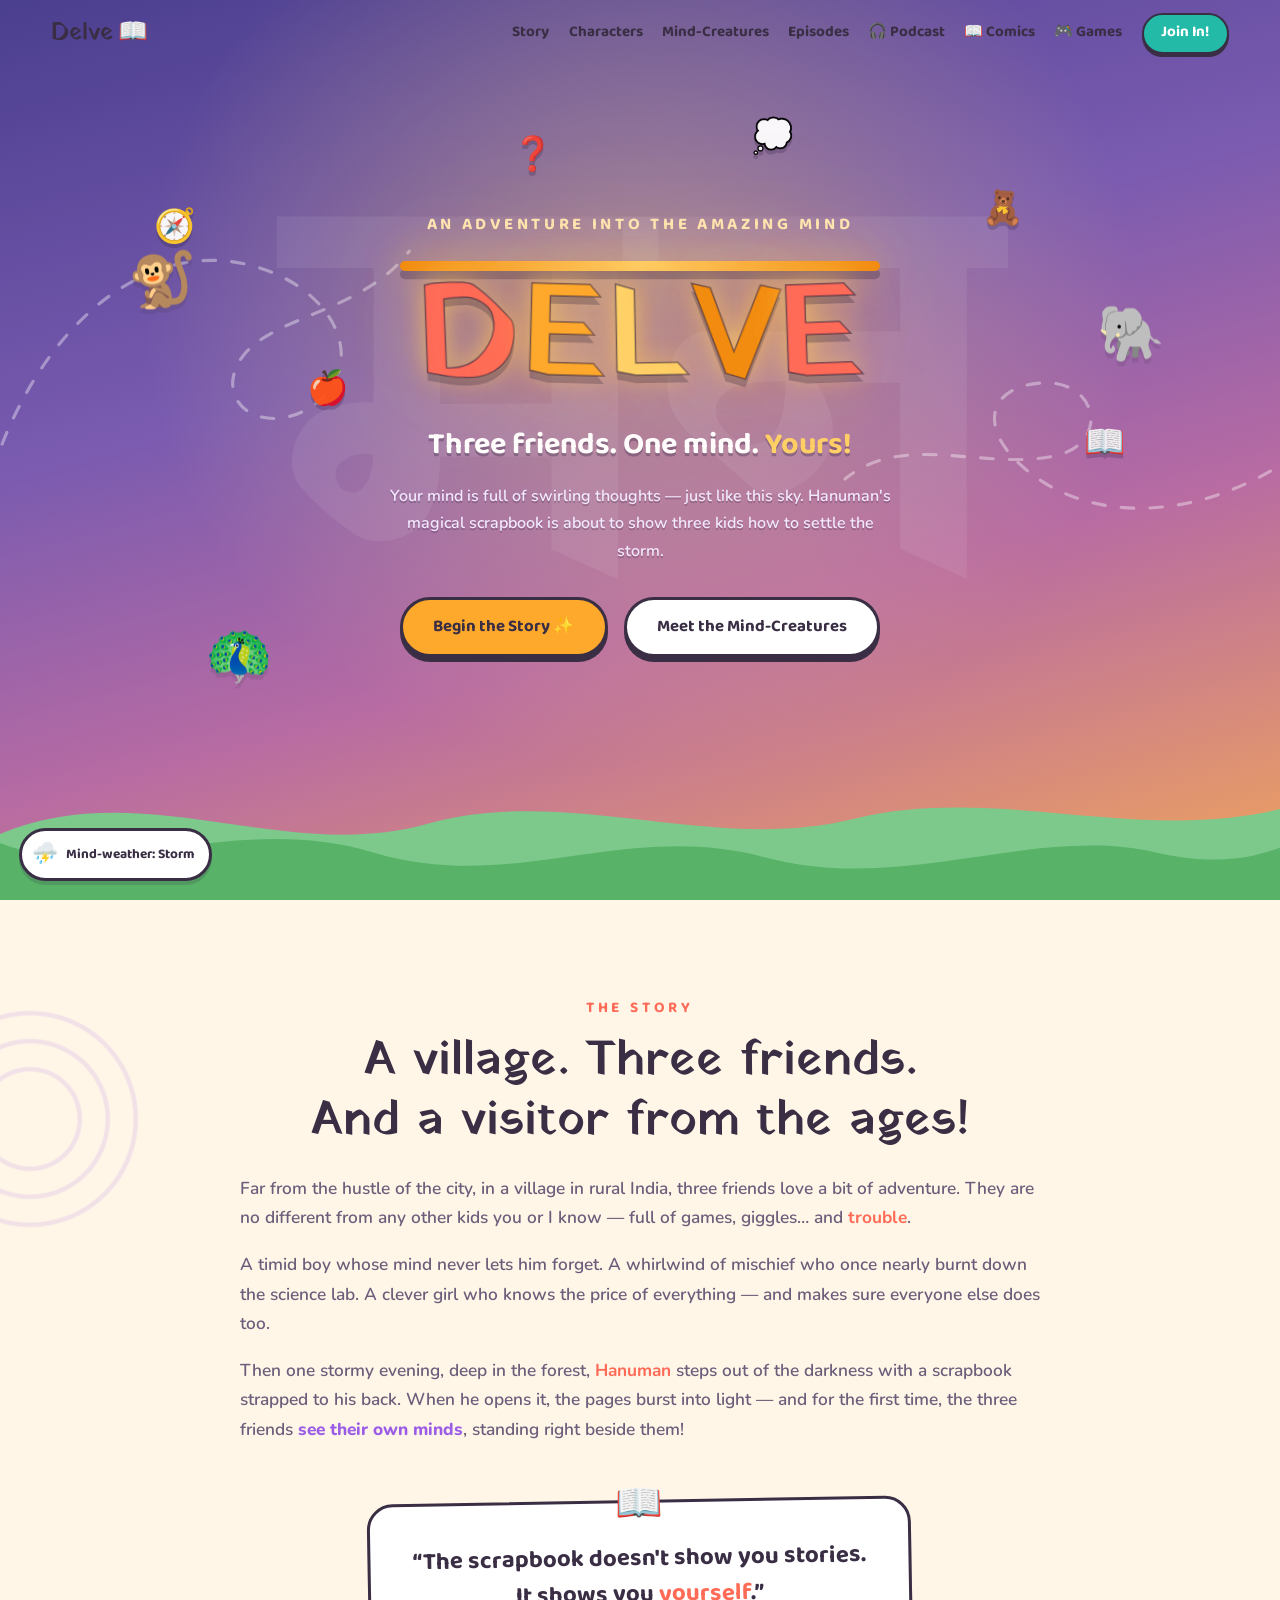
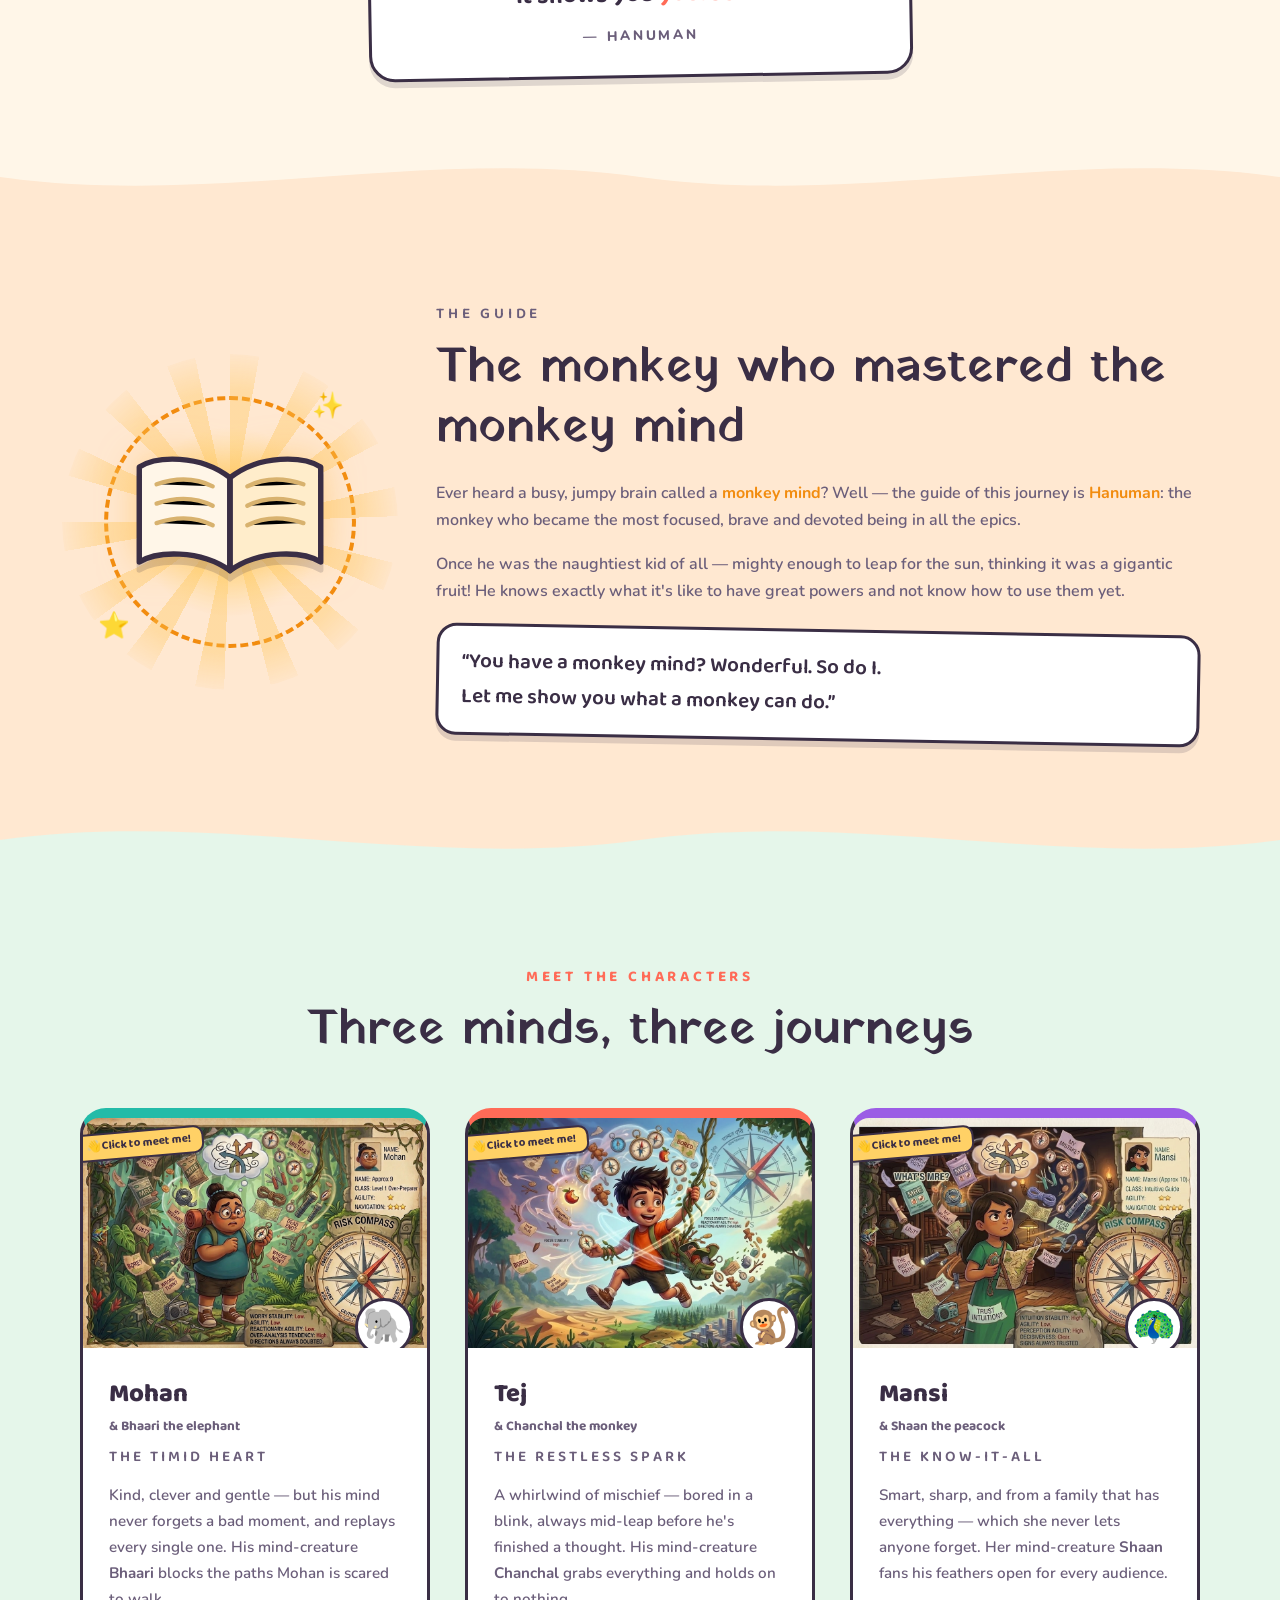
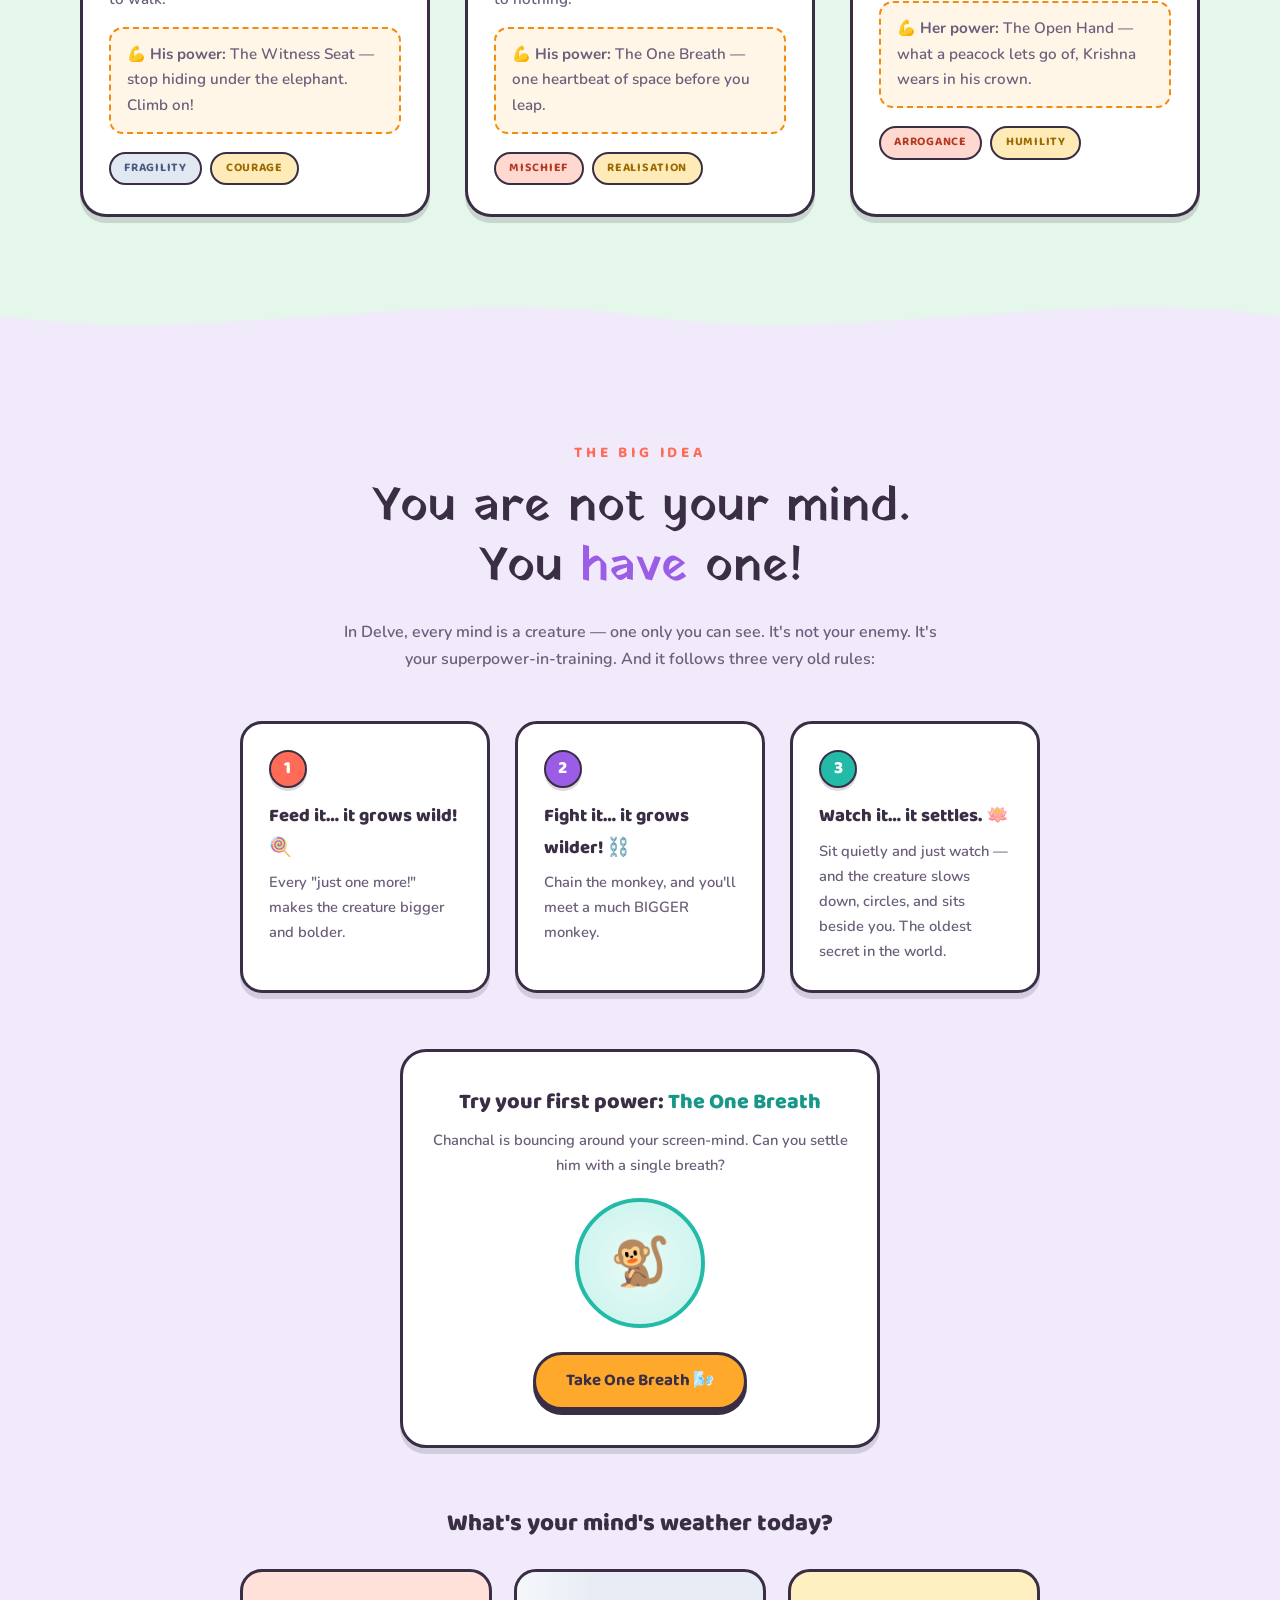
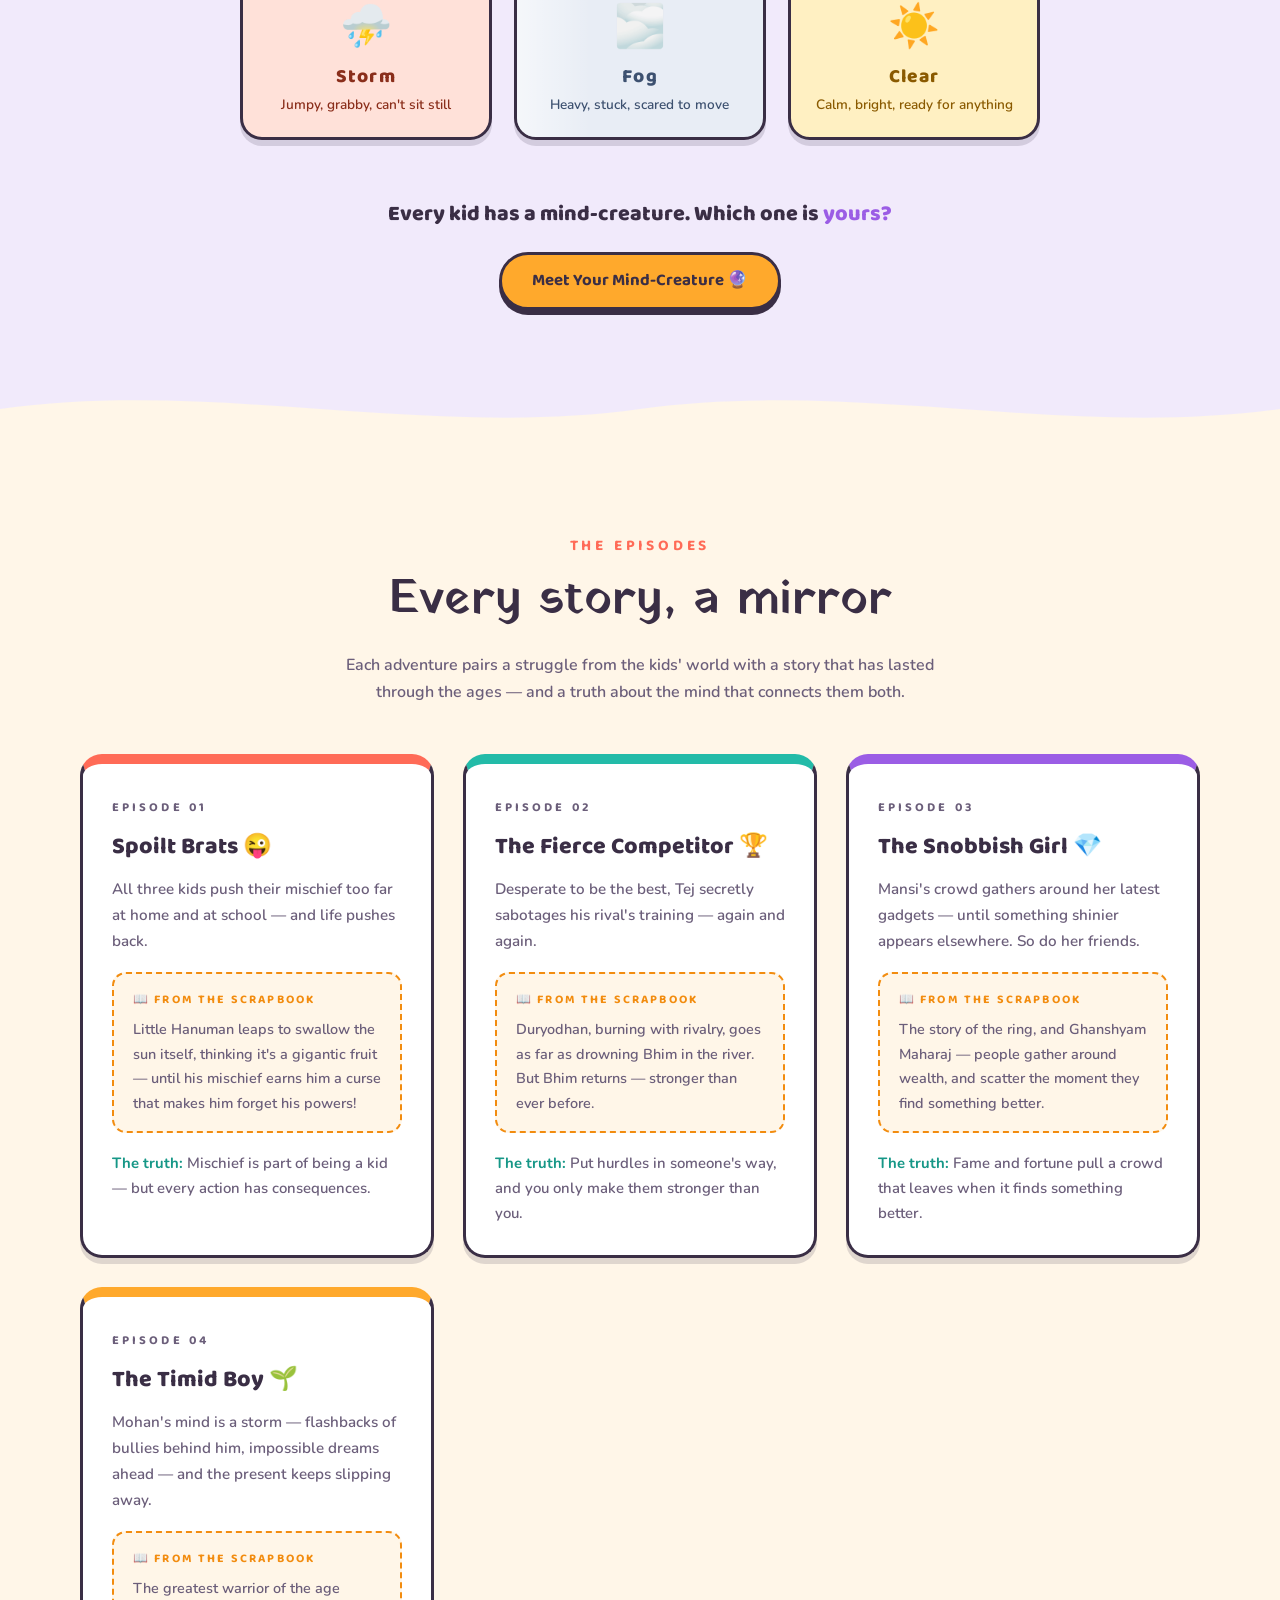
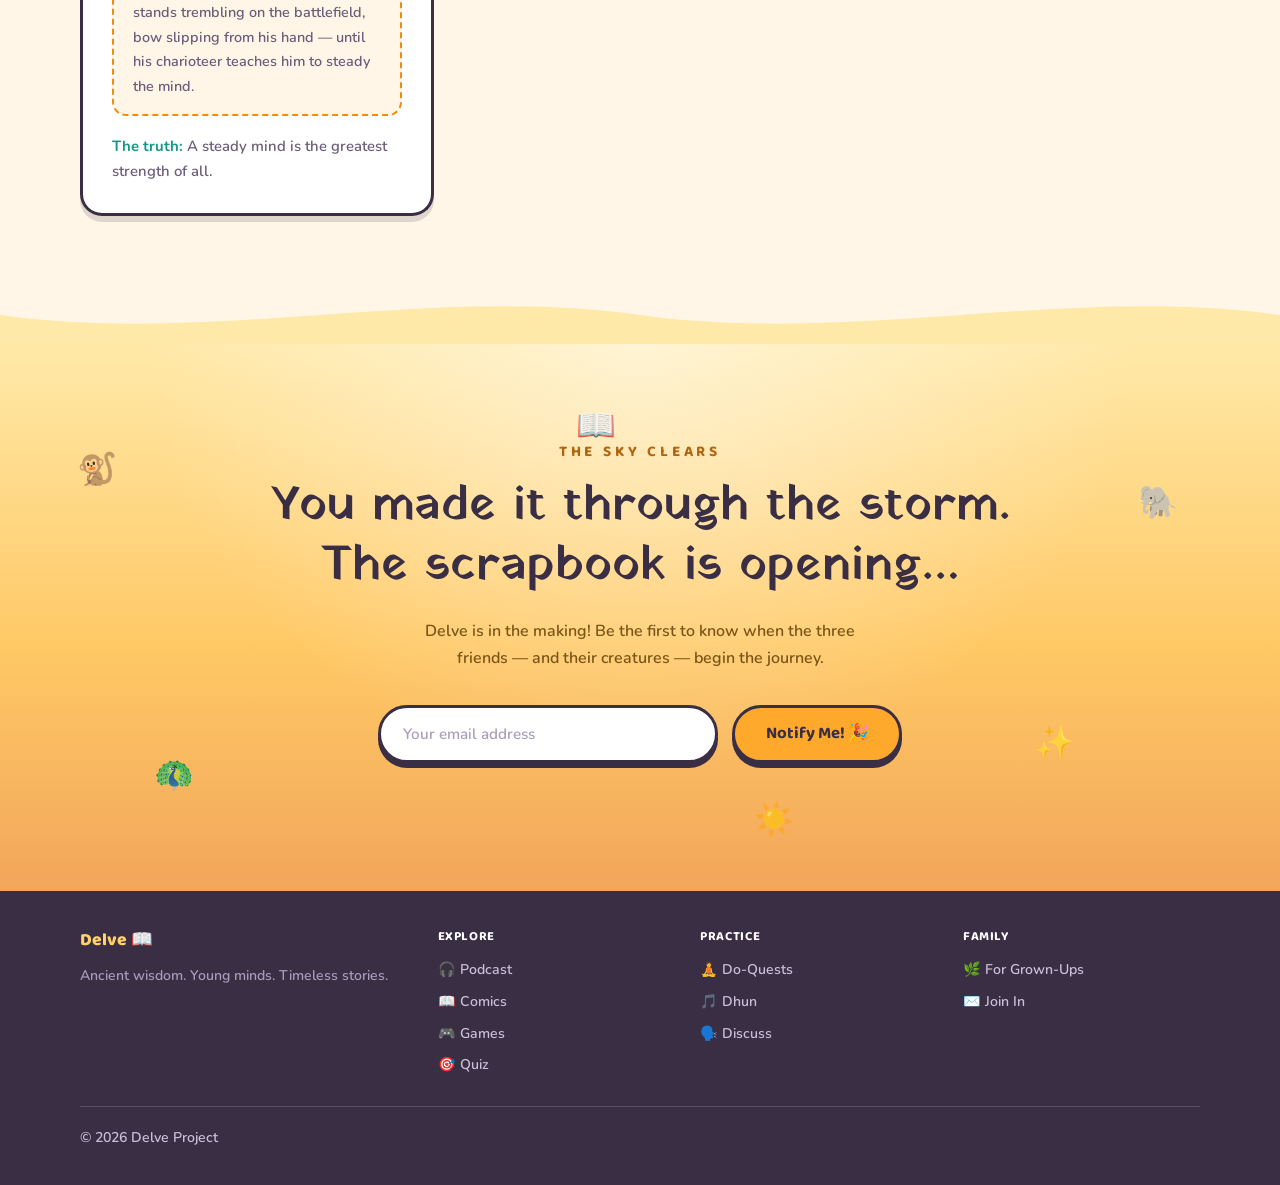
==== commit 0135c295: "Add platform skeleton: podcast, comics, games, quiz, dhun, practice, discuss, parent sections Builds" ====
--- a/index.html
+++ b/index.html
@@ -9,6 +9,7 @@
   <link rel="preconnect" href="https://fonts.gstatic.com" crossorigin>
   <link href="https://fonts.googleapis.com/css2?family=Baloo+2:wght@500;600;700;800&family=Nunito:ital,wght@0,400;0,600;0,700;0,800;1,400&family=Yatra+One&display=swap" rel="stylesheet">
   <link rel="stylesheet" href="style.css">
+  <link rel="stylesheet" href="assets/pages.css">
 </head>
 <body>
 
@@ -19,6 +20,9 @@
     <a href="#characters">Characters</a>
     <a href="#creatures">Mind-Creatures</a>
     <a href="#episodes">Episodes</a>
+    <a href="podcast/">🎧 Podcast</a>
+    <a href="comics/">📖 Comics</a>
+    <a href="games/">🎮 Games</a>
     <a href="#join" class="nav__cta">Join In!</a>
   </div>
 </nav>
@@ -368,10 +372,34 @@
 </section>
 
 <footer class="footer">
-  <div class="container footer__inner">
-    <span class="footer__brand">Delve 📖</span>
-    <span>Ancient wisdom. Young minds. Timeless stories.</span>
-    <span>&copy; 2026 Delve Project</span>
+  <div class="container">
+    <div class="footer__grid">
+      <div class="footer__col">
+        <span class="footer__brand">Delve 📖</span>
+        <p>Ancient wisdom. Young minds. Timeless stories.</p>
+      </div>
+      <div class="footer__col">
+        <span class="footer__col-title">Explore</span>
+        <a href="podcast/">🎧 Podcast</a>
+        <a href="comics/">📖 Comics</a>
+        <a href="games/">🎮 Games</a>
+        <a href="quiz/">🎯 Quiz</a>
+      </div>
+      <div class="footer__col">
+        <span class="footer__col-title">Practice</span>
+        <a href="practice/">🧘 Do-Quests</a>
+        <a href="dhun/">🎵 Dhun</a>
+        <a href="discuss/">🗣️ Discuss</a>
+      </div>
+      <div class="footer__col">
+        <span class="footer__col-title">Family</span>
+        <a href="parent/">🌿 For Grown-Ups</a>
+        <a href="#join">✉️ Join In</a>
+      </div>
+    </div>
+    <div class="footer__inner">
+      <span>&copy; 2026 Delve Project</span>
+    </div>
   </div>
 </footer>
 
--- a/style.css
+++ b/style.css
@@ -129,7 +129,7 @@
   text-decoration: none;
 }
 .nav__brand span { display: inline-block; margin-left: .3rem; animation: bob 3s ease-in-out infinite; }
-.nav__links { display: flex; gap: 1.4rem; align-items: center; }
+.nav__links { display: flex; gap: 1.2rem; align-items: center; flex-wrap: wrap; justify-content: flex-end; }
 .nav__links a {
   font-family: var(--font-display);
   color: var(--ink);
--- a/assets/pages.css
+++ b/assets/pages.css
@@ -0,0 +1,223 @@
+/* ============ Shared chrome for every Delve section page ============
+   Loaded together with style.css, which supplies the tokens (--saffron,
+   --ink, --font-display…), the nav, buttons, .section / .wave / .reveal
+   system and the sticker-shadow card language. This file only adds the
+   pieces the landing page didn't need. */
+
+/* ---------- Compact page hero (shorter than the home hero) ---------- */
+.page-hero {
+  position: relative;
+  padding: 8.5rem 1rem 4.5rem;
+  text-align: center;
+  overflow: hidden;
+  background:
+    radial-gradient(ellipse at 50% 20%, rgba(255,214,120,.35) 0%, rgba(255,214,120,0) 55%),
+    linear-gradient(165deg, #4B3F8F 0%, #7A5BB0 45%, #B76BA3 75%, #F2A65A 100%);
+}
+.page-hero__icon { font-size: clamp(2.6rem, 6vw, 3.6rem); margin-bottom: .6rem; filter: drop-shadow(0 5px 0 rgba(40,28,60,.25)); }
+.page-hero__kicker {
+  font-family: var(--font-display);
+  font-size: .9rem; letter-spacing: .24em; text-transform: uppercase;
+  font-weight: 700; color: #FFE9B8; margin-bottom: .7rem;
+}
+.page-hero__title {
+  font-family: var(--font-manuscript);
+  font-size: clamp(2.4rem, 6vw, 4rem);
+  font-weight: 400; color: var(--white);
+  text-shadow: 0 3px 0 rgba(40,28,60,.3);
+  margin-bottom: .8rem;
+}
+.page-hero__title em { color: var(--yellow); font-style: normal; }
+.page-hero__sub {
+  max-width: 38rem; margin: 0 auto; font-weight: 600;
+  color: #F3E9FF; text-shadow: 0 2px 0 rgba(40,28,60,.25);
+}
+.page-hero .hills { position: absolute; bottom: -4px; left: 0; width: 100%; z-index: 1; }
+.page-hero .hills--back { height: clamp(60px, 11vw, 130px); fill: #7CC98B; }
+.page-hero .hills--front { height: clamp(48px, 9vw, 110px); fill: var(--green); }
+
+/* ---------- Breadcrumb-ish back link ---------- */
+.back-link {
+  display: inline-flex; align-items: center; gap: .4rem;
+  font-family: var(--font-display); font-weight: 700; font-size: .9rem;
+  color: var(--ink-soft); text-decoration: none; margin-bottom: 1.4rem;
+}
+.back-link:hover { color: var(--coral); }
+
+/* ---------- Generic card grid ---------- */
+.card-grid { display: grid; grid-template-columns: repeat(auto-fit, minmax(260px, 1fr)); gap: 1.6rem; }
+.card-grid--narrow { grid-template-columns: repeat(auto-fit, minmax(220px, 1fr)); }
+
+.stub-card {
+  background: var(--white);
+  border: 3px solid var(--ink);
+  border-radius: var(--radius);
+  padding: 1.6rem 1.7rem 1.8rem;
+  box-shadow: var(--shadow-sticker);
+  transition: transform .2s ease, box-shadow .2s ease;
+  display: flex; flex-direction: column; gap: .6rem;
+}
+.stub-card:hover { transform: translateY(-6px) rotate(-.5deg); box-shadow: 0 11px 0 rgba(58,46,69,.16); }
+.stub-card--teal { border-top: 10px solid var(--teal); }
+.stub-card--coral { border-top: 10px solid var(--coral); }
+.stub-card--purple { border-top: 10px solid var(--purple); }
+.stub-card--saffron { border-top: 10px solid var(--saffron); }
+.stub-card__emoji { font-size: 2.2rem; }
+.stub-card h3 { font-family: var(--font-display); font-size: 1.25rem; }
+.stub-card p { color: var(--ink-soft); font-size: .95rem; font-weight: 600; flex: 1; }
+.stub-card__meta { display: flex; gap: .5rem; flex-wrap: wrap; }
+
+/* ---------- Status pills ---------- */
+.pill {
+  display: inline-block; font-family: var(--font-display); font-weight: 700;
+  font-size: .72rem; letter-spacing: .04em; text-transform: uppercase;
+  padding: .28rem .7rem; border-radius: 999px;
+}
+.pill--live { background: #DFF3E4; color: #2C7A3D; }
+.pill--soon { background: #FFE9CB; color: #9A5A00; }
+.pill--parent { background: #E2E8F2; color: #4A5D80; }
+
+/* ---------- Audio / dhun player stub ---------- */
+.player {
+  display: flex; align-items: center; gap: 1rem;
+  background: var(--cream); border: 3px solid var(--ink); border-radius: 999px;
+  padding: .6rem .6rem .6rem 1.1rem; box-shadow: var(--shadow-sticker);
+}
+.player__btn {
+  flex-shrink: 0; width: 3rem; height: 3rem; border-radius: 50%;
+  border: 3px solid var(--ink); background: var(--saffron); cursor: pointer;
+  font-size: 1.1rem; display: flex; align-items: center; justify-content: center;
+  box-shadow: 0 3px 0 var(--ink); transition: transform .15s;
+}
+.player__btn:hover { transform: translateY(-2px); }
+.player__btn:active { transform: translateY(1px); }
+.player__info { flex: 1; min-width: 0; }
+.player__title { font-family: var(--font-display); font-weight: 700; font-size: .95rem; }
+.player__note { font-size: .8rem; color: var(--ink-soft); font-weight: 600; }
+
+/* ---------- Episode / podcast list rows ---------- */
+.ep-row {
+  display: grid; grid-template-columns: auto 1fr auto; align-items: center; gap: 1.2rem;
+  background: var(--white); border: 3px solid var(--ink); border-radius: 20px;
+  padding: 1.1rem 1.3rem; box-shadow: var(--shadow-sticker); margin-bottom: 1.1rem;
+}
+.ep-row__num {
+  font-family: var(--font-manuscript); font-size: 1.8rem; color: var(--purple);
+  width: 2.6rem; text-align: center;
+}
+.ep-row__title { font-family: var(--font-display); font-weight: 700; font-size: 1.05rem; }
+.ep-row__desc { color: var(--ink-soft); font-size: .88rem; font-weight: 600; margin-top: .2rem; }
+.ep-row__dur { font-size: .82rem; color: var(--ink-soft); font-weight: 700; white-space: nowrap; }
+@media (max-width: 640px) {
+  .ep-row { grid-template-columns: auto 1fr; }
+  .ep-row__dur { grid-column: 2; }
+}
+
+/* ---------- Grown-ups layer callout (used on every page) ---------- */
+.grownups {
+  background: var(--lavender); border: 3px dashed var(--purple); border-radius: var(--radius);
+  padding: 1.3rem 1.5rem; margin-top: 1rem;
+}
+.grownups__label {
+  font-family: var(--font-display); font-weight: 700; font-size: .8rem;
+  text-transform: uppercase; letter-spacing: .06em; color: var(--purple); margin-bottom: .4rem;
+  display: block;
+}
+.grownups p { font-size: .92rem; color: var(--ink-soft); font-weight: 600; }
+
+/* ---------- Quests / practice ---------- */
+.quest-card {
+  background: var(--white); border: 3px solid var(--ink); border-radius: var(--radius);
+  padding: 1.5rem 1.6rem; box-shadow: var(--shadow-sticker);
+  display: flex; flex-direction: column; gap: .7rem;
+}
+.quest-card__head { display: flex; align-items: center; gap: .8rem; }
+.quest-card__emoji { font-size: 1.8rem; }
+.quest-card h3 { font-family: var(--font-display); font-size: 1.1rem; }
+.quest-card p { color: var(--ink-soft); font-size: .92rem; font-weight: 600; }
+.quest-check {
+  display: flex; align-items: center; gap: .6rem; cursor: pointer; margin-top: auto;
+  font-family: var(--font-display); font-weight: 700; font-size: .92rem;
+  padding: .55rem .9rem; border: 3px solid var(--ink); border-radius: 999px;
+  background: var(--cream); transition: background .2s, transform .15s;
+}
+.quest-check:hover { transform: translateY(-2px); }
+.quest-check.is-done { background: var(--green); color: var(--white); }
+.quest-check input { display: none; }
+.streak-banner {
+  display: flex; align-items: center; gap: .8rem; justify-content: center;
+  font-family: var(--font-display); font-weight: 700; color: var(--ink);
+  background: var(--yellow); border: 3px solid var(--ink); border-radius: 999px;
+  padding: .6rem 1.4rem; box-shadow: var(--shadow-sticker); margin: 0 auto 2.4rem; width: fit-content;
+}
+
+/* ---------- Discuss cards (printable) ---------- */
+.discuss-card {
+  background: var(--peach); border: 3px solid var(--ink); border-radius: var(--radius);
+  padding: 1.6rem 1.8rem; box-shadow: var(--shadow-sticker);
+}
+.discuss-card h3 { font-family: var(--font-display); margin-bottom: .6rem; }
+.discuss-card__q { font-weight: 700; margin: .8rem 0 .2rem; }
+.discuss-card__q::before { content: '🗣️ '; }
+.discuss-card__hint { color: var(--ink-soft); font-size: .88rem; font-weight: 600; }
+@media print {
+  .nav, .footer, .page-hero, .back-link, #printBtn { display: none !important; }
+  body { background: white; }
+  .discuss-card { break-inside: avoid; box-shadow: none; margin-bottom: 1rem; }
+}
+
+/* ---------- Comic reader ---------- */
+.comic-viewer {
+  position: relative; max-width: 640px; margin: 0 auto;
+  background: var(--white); border: 4px solid var(--ink); border-radius: var(--radius);
+  box-shadow: var(--shadow-sticker); overflow: hidden;
+}
+.comic-panel { display: none; padding: 2.2rem 2rem; min-height: 420px; flex-direction: column; }
+.comic-panel.is-active { display: flex; }
+.comic-panel__label { font-family: var(--font-display); font-size: .78rem; letter-spacing: .1em; text-transform: uppercase; color: var(--coral); margin-bottom: .6rem; }
+.comic-panel__art { display: flex; justify-content: center; gap: 1rem; margin-bottom: 1.2rem; }
+.comic-panel__art img { width: 128px; height: 128px; object-fit: cover; border-radius: 16px; border: 3px solid var(--ink); }
+.comic-panel__caption { font-size: 1.02rem; font-weight: 600; line-height: 1.6; }
+.comic-panel__speech {
+  align-self: center; background: var(--cream); border: 3px solid var(--ink); border-radius: 18px;
+  padding: .7rem 1.1rem; margin-top: 1rem; font-family: var(--font-display); font-weight: 700; position: relative;
+}
+.comic-nav { display: flex; align-items: center; justify-content: space-between; padding: 1rem 1.4rem; background: var(--peach); border-top: 3px solid var(--ink); }
+.comic-nav__dots { display: flex; gap: .4rem; }
+.comic-nav__dot { width: 9px; height: 9px; border-radius: 50%; background: rgba(58,46,69,.25); }
+.comic-nav__dot.is-current { background: var(--coral); }
+.comic-nav button { border: 3px solid var(--ink); background: var(--white); border-radius: 999px; padding: .5rem 1.1rem; font-family: var(--font-display); font-weight: 700; cursor: pointer; box-shadow: 0 3px 0 var(--ink); }
+.comic-nav button:disabled { opacity: .4; cursor: not-allowed; }
+.comic-nav button:not(:disabled):hover { transform: translateY(-2px); }
+
+/* ---------- Games hub / player frame ---------- */
+.game-frame-wrap {
+  background: var(--ink); border-radius: var(--radius); padding: .8rem;
+  box-shadow: var(--shadow-sticker); border: 3px solid var(--ink);
+}
+.game-frame { width: 100%; aspect-ratio: 16 / 10; border: none; border-radius: 16px; background: #10081c; display: block; }
+.game-tips { display: flex; flex-wrap: wrap; gap: .6rem; margin-top: 1rem; }
+.game-tips span { background: var(--mint); border: 2px solid var(--ink); border-radius: 999px; padding: .3rem .8rem; font-size: .82rem; font-weight: 700; font-family: var(--font-display); }
+
+/* ---------- Footer link grid (shared across every page) ---------- */
+.footer__grid {
+  display: grid; grid-template-columns: 1.4fr repeat(3, 1fr); gap: 1.6rem;
+  padding-bottom: 1.8rem; border-bottom: 1px solid rgba(255,255,255,.14); margin-bottom: 1.2rem;
+}
+.footer__col { display: flex; flex-direction: column; gap: .5rem; }
+.footer__col-title { font-family: var(--font-display); font-weight: 700; color: var(--white); font-size: .8rem; text-transform: uppercase; letter-spacing: .05em; margin-bottom: .1rem; }
+.footer__col a { color: #C9BFD6; text-decoration: none; }
+.footer__col a:hover { color: var(--yellow); }
+.footer__col p { color: #A79BB8; margin: 0; }
+@media (max-width: 720px) { .footer__grid { grid-template-columns: 1fr 1fr; } }
+
+/* ---------- Weather card selected state (Practice page check-in) ---------- */
+.weather__card.is-picked { outline: 4px solid var(--ink); outline-offset: 3px; transform: translateY(-4px) scale(1.03); }
+
+/* ---------- Standalone (non-modal) quiz card ---------- */
+.quiz__card--standalone { margin: 2rem auto 0; animation: none; }
+
+/* ---------- Small utility ---------- */
+.mt { margin-top: 2.4rem; }
+.center { text-align: center; }
+.muted { color: var(--ink-soft); font-weight: 600; }
